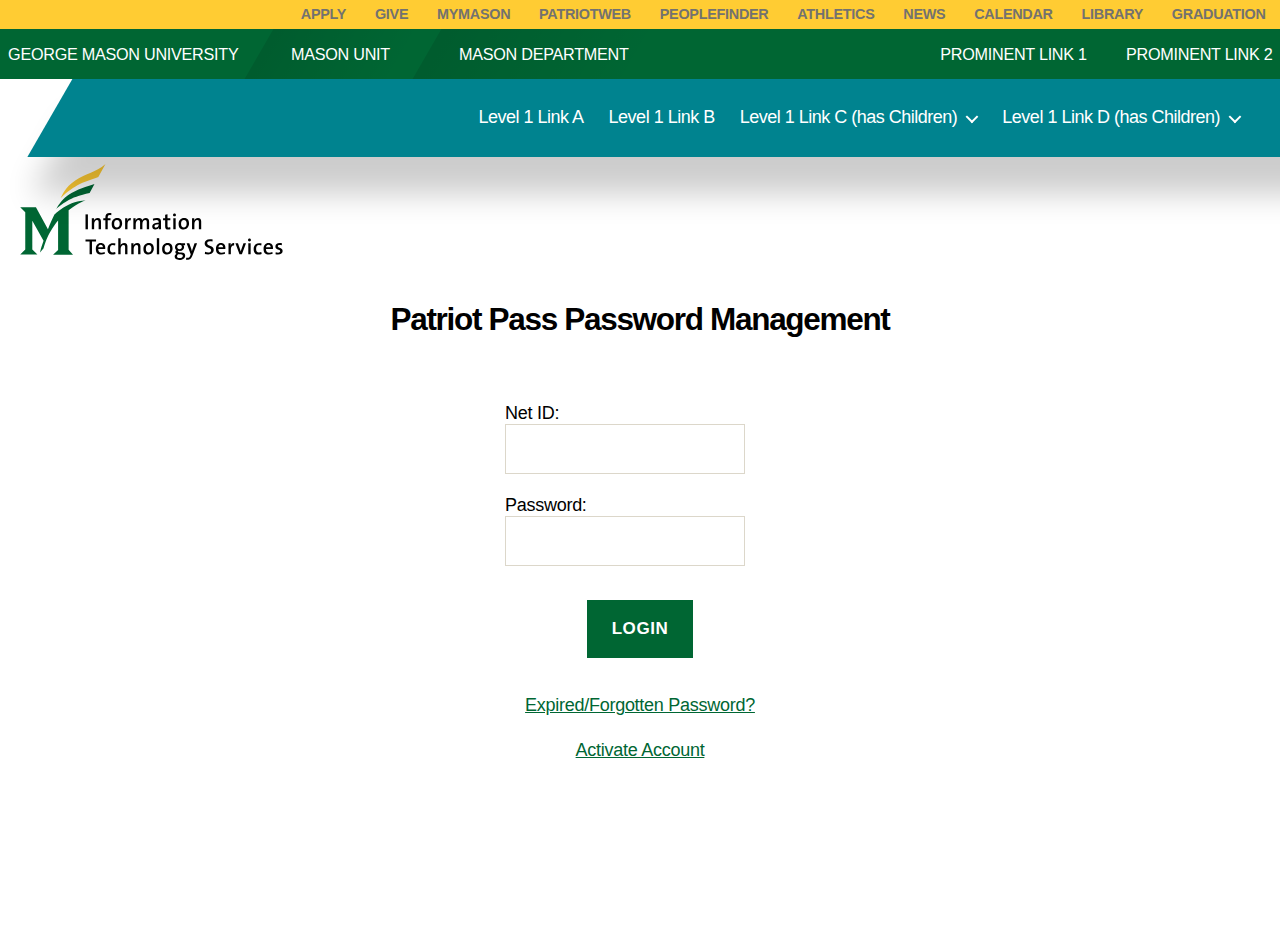
==== index.html @ bf60093b "CSS modifications; adds form fields for mock-up." ====
<!DOCTYPE html>

<html class="no-js" >

	<head>
		<meta charset="UTF-8">
		<meta name="viewport" content="width=device-width, initial-scale=1.0" >
		<title>Page Title</title>
		<meta name='robots' content='noindex,nofollow' />
		<link rel='stylesheet' href='css/style.css' media='all' />
		<link rel='stylesheet' href='css/university-menu.css' media='all' />
		<link rel='stylesheet' href='css/top-bar.css' media='all' />
		<script src='js/jquery.js'></script>
		<script src='js/jquery-migrate.js'></script>
		<script src='js/index.js' async></script>
		<script>document.documentElement.className = document.documentElement.className.replace( 'no-js', 'js' );</script>
		
		<style>

			#site-logo {
				width:300px;
			}
			@media only screen and (max-width: 1000px) {
			  #site-logo {
				margin-top:-76px;
				position:relative;
				z-index:999;
			  }
			}

			.primary-menu{
			    background-color: #00838f;
			}
			.primary-menu:before {
			    content: '';
			    position: absolute;
			    left: 50px; 
			    top: 0; 
			    bottom: 0;
			    right: calc(400px - 50vw);
			    box-shadow: 25px 37px 29px 0px rgba(0,0,0,0.2);
			    background: #00838f;
			    transform: skew(-30deg, 0deg);
			}
			#main-content {
				width:75%;
				margin:auto;
				margin-top:1em;
				padding:0;
			}
			h2.page-title {
				margin-top:1em;
				margin-bottom:2em;
				font-size:1.75em;
			}
			.centered {
				text-align:center;
			}
			.primary-menu .icon {
				color:white !important;
			}

		</style>

	</head>

	<body class="home blog enable-search-modal has-no-pagination showing-comments show-avatars footer-top-hidden">

		<div id="university-links-bar">
		    <ul id="university-links" class="menu">
		    	<li id="" class="menu-item menu-item-type-custom menu-item-object-custom"><a href="https://www2.gmu.edu/admissions-aid/apply-now">Apply</a></li>
				<li id="" class="menu-item menu-item-type-custom menu-item-object-custom"><a href="https://giving.gmu.edu/">Give</a></li>
				<li id="" class="menu-item menu-item-type-custom menu-item-object-custom"><a href="http://mymason.gmu.edu">MyMason</a></li>
				<li id="" class="menu-item menu-item-type-custom menu-item-object-custom"><a href="https://patriotweb.gmu.edu/">PatriotWeb</a></li>
				<li id="" class="menu-item menu-item-type-custom menu-item-object-custom"><a href="http://peoplefinder.gmu.edu/">PeopleFinder</a></li>
				<li id="" class="menu-item menu-item-type-custom menu-item-object-custom"><a href="http://www.gomason.com">Athletics</a></li>
				<li id="" class="menu-item menu-item-type-custom menu-item-object-custom"><a href="https://www2.gmu.edu/news">News</a></li>
				<li id="" class="menu-item menu-item-type-custom menu-item-object-custom"><a href="https://www2.gmu.edu/today-mason">Calendar</a></li>
				<li id="" class="menu-item menu-item-type-custom menu-item-object-custom"><a href="https://library.gmu.edu/">Library</a></li>
				<li id="" class="menu-item menu-item-type-custom menu-item-object-custom"><a href="https://www2.gmu.edu/graduation-0">Graduation</a></li>
			</ul>            
		</div>

		<div class="top-header">
		    <div class="container wide clearfix">
		        <div class="left-side">
		            <!-- Unit and department -->
		            <ul id="university-breadcrumbs" class="links">
		                <li id="university">
		                    <a href="https://www2.gmu.edu"><span class="fa fa-chevron-circle-left"></span> George Mason University</a></li>
		                <li id="unit">
		                    <a href="http://www2.gmu.edu">Mason Unit</a>
		                </li>
		                <li id="department">
		                    <a href="http://www2.gmu.edu">Mason Department</a>
		                </li>
		            </ul>
		        </div>
		        <div class="right-side">
		            <!-- Prominent Links -->
		            <ul id="prominent-links" class="links">
		            	<li class="menu-item menu-item-type-custom menu-item-object-custom">
		            		<a href="https://www2.gmu.edu">Prominent Link 1</a>
		            	</li>
						<li class="menu-item menu-item-type-custom menu-item-object-custom">
							<a href="https://www2.gmu.edu">Prominent Link 2</a>
						</li>
					</ul>
		        </div>
		    </div>
		</div>

		<header id="site-header" class="header-footer-group" role="banner">

			<div class="header-inner section-inner">

				<div class="header-titles-wrapper">

					<button class="toggle nav-toggle mobile-nav-toggle" data-toggle-target=".menu-modal"  data-toggle-body-class="showing-menu-modal" aria-expanded="false" data-set-focus=".close-nav-toggle">
						<span class="toggle-inner">
							<span class="toggle-icon">
								<svg class="svg-icon" aria-hidden="true" role="img" focusable="false" xmlns="http://www.w3.org/2000/svg" width="26" height="7" viewBox="0 0 26 7"><path fill-rule="evenodd" d="M332.5,45 C330.567003,45 329,43.4329966 329,41.5 C329,39.5670034 330.567003,38 332.5,38 C334.432997,38 336,39.5670034 336,41.5 C336,43.4329966 334.432997,45 332.5,45 Z M342,45 C340.067003,45 338.5,43.4329966 338.5,41.5 C338.5,39.5670034 340.067003,38 342,38 C343.932997,38 345.5,39.5670034 345.5,41.5 C345.5,43.4329966 343.932997,45 342,45 Z M351.5,45 C349.567003,45 348,43.4329966 348,41.5 C348,39.5670034 349.567003,38 351.5,38 C353.432997,38 355,39.5670034 355,41.5 C355,43.4329966 353.432997,45 351.5,45 Z" transform="translate(-329 -38)" /></svg>							</span>
							<span class="toggle-text">Menu</span>
						</span>
					</button><!-- .nav-toggle -->

				</div><!-- .header-titles-wrapper -->

				<div class="header-navigation-wrapper">

					
							<nav class="primary-menu-wrapper" aria-label="Horizontal" role="navigation">

								<ul class="primary-menu reset-list-style">

									<li id="" class="menu-item menu-item-type-post_type menu-item-object-page"><a href="#">Level 1 Link A</a></li>
									<li id="" class="menu-item menu-item-type-post_type menu-item-object-page"><a href="#">Level 1 Link B</a></li>
									<li id="" class="menu-item menu-item-type-post_type menu-item-object-page menu-item-has-children"><a href="#">Level 1 Link C (has Children)</a><span class="icon"></span>
									<ul class="sub-menu">
										<li id="" class="menu-item menu-item-type-post_type menu-item-object-page"><a href="#">Level 2 Link A</a></li>
										<li id="" class="menu-item menu-item-type-post_type menu-item-object-page"><a href="#">Level 2 Link B</a></li>
										<li id="" class="menu-item menu-item-type-post_type menu-item-object-page"><a href="#">Level 2 Link C</a></li>
										<li id="" class="menu-item menu-item-type-post_type menu-item-object-page"><a href="#">Level 2 Link D</a></li>
										<li id="" class="menu-item menu-item-type-post_type menu-item-object-page"><a href="#">Level 2 Link E</a></li>
									</ul>
									</li>
									<li id="" class="menu-item menu-item-type-post_type menu-item-object-page menu-item-has-children"><a href="#">Level 1 Link D (has Children)</a><span class="icon"></span>
										<ul class="sub-menu">
											<li id="" class="menu-item menu-item-type-post_type menu-item-object-page menu-item-has-children"><a href="#">Level 2 Link F (has Children)</a><span class="icon"></span>
												<ul class="sub-menu">
													<li id="" class="menu-item menu-item-type-post_type menu-item-object-page"><a href="#">Level 3 Link A</a></li>
													<li id="" class="menu-item menu-item-type-post_type menu-item-object-page"><a href="#">Level 3 Link B</a></li>
													<li id="" class="menu-item menu-item-type-post_type menu-item-object-page"><a href="#">Level 3 Link C</a></li>
												</ul>
											</li>
											<li id="" class="menu-item menu-item-type-post_type menu-item-object-page"><a href="#">Level 2 Link G</a></li>
											<li id="" class="menu-item menu-item-type-post_type menu-item-object-page"><a href="#">Level 2 Link H</a></li>
										</ul>
									</li>
								</ul>

							</nav><!-- .primary-menu-wrapper -->

						
				</div><!-- .header-navigation-wrapper -->

			</div><!-- .header-inner -->

		</header><!-- #site-header -->

		
<div class="menu-modal cover-modal header-footer-group" data-modal-target-string=".menu-modal">

	<div class="menu-modal-inner modal-inner">

		<div class="menu-wrapper section-inner">

			<div class="menu-top">

				<button class="toggle close-nav-toggle fill-children-current-color" data-toggle-target=".menu-modal" data-toggle-body-class="showing-menu-modal" aria-expanded="false" data-set-focus=".menu-modal">
					<span class="toggle-text">Close Menu</span>
					<svg class="svg-icon" aria-hidden="true" role="img" focusable="false" xmlns="http://www.w3.org/2000/svg" width="16" height="16" viewBox="0 0 16 16"><polygon fill="" fill-rule="evenodd" points="6.852 7.649 .399 1.195 1.445 .149 7.899 6.602 14.352 .149 15.399 1.195 8.945 7.649 15.399 14.102 14.352 15.149 7.899 8.695 1.445 15.149 .399 14.102" /></svg>				
				</button><!-- .nav-toggle -->

				
					<nav class="mobile-menu" aria-label="Mobile" role="navigation">

						<ul class="modal-menu reset-list-style">

							<li class="menu-item menu-item-type-post_type menu-item-object-page menu-item-1770"><div class="ancestor-wrapper"><a href="#">Level 1 Link A</a></div><!-- .ancestor-wrapper --></li>
							<li class="menu-item menu-item-type-post_type menu-item-object-page menu-item-1771"><div class="ancestor-wrapper"><a href="#">Level 1 Link B</a></div><!-- .ancestor-wrapper --></li>
							<li class="menu-item menu-item-type-post_type menu-item-object-page menu-item-has-children menu-item-1772"><div class="ancestor-wrapper"><a href="#">Level 1 Link C (has Children)</a><button class="toggle sub-menu-toggle fill-children-current-color" data-toggle-target=".menu-modal .menu-item-1772 > .sub-menu" data-toggle-type="slidetoggle" data-toggle-duration="250" aria-expanded="false"><span class="screen-reader-text">Show sub menu</span><svg class="svg-icon" aria-hidden="true" role="img" focusable="false" xmlns="http://www.w3.org/2000/svg" width="20" height="12" viewBox="0 0 20 12"><polygon fill="" fill-rule="evenodd" points="1319.899 365.778 1327.678 358 1329.799 360.121 1319.899 370.021 1310 360.121 1312.121 358" transform="translate(-1310 -358)" /></svg></button></div><!-- .ancestor-wrapper -->
							<ul class="sub-menu">
								<li class="menu-item menu-item-type-post_type menu-item-object-page menu-item-1801"><div class="ancestor-wrapper"><a href="#">Level 2 Link A</a></div><!-- .ancestor-wrapper --></li>
								<li class="menu-item menu-item-type-post_type menu-item-object-page menu-item-1802"><div class="ancestor-wrapper"><a href="#">Level 2 Link B</a></div><!-- .ancestor-wrapper --></li>
								<li class="menu-item menu-item-type-post_type menu-item-object-page menu-item-1773"><div class="ancestor-wrapper"><a href="#">Level 2 Link C</a></div><!-- .ancestor-wrapper --></li>
								<li class="menu-item menu-item-type-post_type menu-item-object-page menu-item-1774"><div class="ancestor-wrapper"><a href="#">Level 2 Link D</a></div><!-- .ancestor-wrapper --></li>
								<li class="menu-item menu-item-type-post_type menu-item-object-page menu-item-1775"><div class="ancestor-wrapper"><a href="#">Level 2 Link E</a></div><!-- .ancestor-wrapper --></li>
							</ul>
							</li>
							<li class="menu-item menu-item-type-post_type menu-item-object-page menu-item-has-children menu-item-1776"><div class="ancestor-wrapper"><a href="#">Level 1 Link D (has Children)</a><button class="toggle sub-menu-toggle fill-children-current-color" data-toggle-target=".menu-modal .menu-item-1776 > .sub-menu" data-toggle-type="slidetoggle" data-toggle-duration="250" aria-expanded="false"><span class="screen-reader-text">Show sub menu</span><svg class="svg-icon" aria-hidden="true" role="img" focusable="false" xmlns="http://www.w3.org/2000/svg" width="20" height="12" viewBox="0 0 20 12"><polygon fill="" fill-rule="evenodd" points="1319.899 365.778 1327.678 358 1329.799 360.121 1319.899 370.021 1310 360.121 1312.121 358" transform="translate(-1310 -358)" /></svg></button></div><!-- .ancestor-wrapper -->
							<ul class="sub-menu">
								<li class="menu-item menu-item-type-post_type menu-item-object-page menu-item-has-children menu-item-1777"><div class="ancestor-wrapper"><a href="#">Level 2 Link F (has Children)</a><button class="toggle sub-menu-toggle fill-children-current-color" data-toggle-target=".menu-modal .menu-item-1777 > .sub-menu" data-toggle-type="slidetoggle" data-toggle-duration="250" aria-expanded="false"><span class="screen-reader-text">Show sub menu</span><svg class="svg-icon" aria-hidden="true" role="img" focusable="false" xmlns="http://www.w3.org/2000/svg" width="20" height="12" viewBox="0 0 20 12"><polygon fill="" fill-rule="evenodd" points="1319.899 365.778 1327.678 358 1329.799 360.121 1319.899 370.021 1310 360.121 1312.121 358" transform="translate(-1310 -358)" /></svg></button></div><!-- .ancestor-wrapper -->
								<ul class="sub-menu">
									<li class="menu-item menu-item-type-post_type menu-item-object-page menu-item-1778"><div class="ancestor-wrapper"><a href="#">Level 3 Link A</a></div><!-- .ancestor-wrapper --></li>
									<li class="menu-item menu-item-type-post_type menu-item-object-page menu-item-1803"><div class="ancestor-wrapper"><a href="#">Level 3 Link B</a></div><!-- .ancestor-wrapper --></li>
									<li class="menu-item menu-item-type-post_type menu-item-object-page menu-item-1804"><div class="ancestor-wrapper"><a href="#">Level 3 Link C</a></div><!-- .ancestor-wrapper --></li>
								</ul>
							</li>
								<li class="menu-item menu-item-type-post_type menu-item-object-page menu-item-1805"><div class="ancestor-wrapper"><a href="#">Level 2 Link G</a></div><!-- .ancestor-wrapper --></li>
								<li class="menu-item menu-item-type-post_type menu-item-object-page menu-item-1806"><div class="ancestor-wrapper"><a href="#">Level 2 Link H</a></div><!-- .ancestor-wrapper --></li>
							</ul>
							</li>
						</ul>

					</nav>
					
			</div><!-- .menu-top -->

			<div class="menu-bottom">

				
			</div><!-- .menu-bottom -->

		</div><!-- .menu-wrapper -->

	</div><!-- .menu-modal-inner -->

</div><!-- .menu-modal -->

<img id="site-logo" src="images/its-logo.svg" />

<main id="site-content" role="main">

	<div id="main-content">
		<h2 class="page-title centered">Patriot Pass Password Management</h2>
		<form style="width:15em; margin-left:auto; margin-right:auto;">
			Net ID:<br />
			<input type="text" name="netid" style="width:15em;" /><br />
			Password:<br />
			<input type="password" name="password" style="width:15em;" />
			<input type="submit" name="submit" value="Login" style="display:block; margin-top:2em; margin-bottom:2em; margin-left:auto; margin-right:auto;" />
			<p style="text-align:center;"><a href="#">Expired/Forgotten Password?</a></p>
			<p style="text-align:center;"><a href="#">Activate Account</a></p>
		</form>
	</div>

</main><!-- #site-content -->


<footer id="site-footer" role="contentinfo" class="header-footer-group">

</footer><!-- #site-footer -->

<script type='text/javascript'>
var colomatduration = 'fast';
var colomatslideEffect = 'slideFade';
var colomatpauseInit = '';
var colomattouchstart = '';
</script>
<script src='http://devgmuwptheme.wpengine.com/wp-content/plugins/jquery-collapse-o-matic/js/collapse.js?ver=1.6.18'></script>
<script src='http://devgmuwptheme.wpengine.com/wp-includes/js/wp-embed.min.js?ver=5.3.2'></script>

	</body>
</html>
---- css/style.css ----
/*
Theme Name: Twenty Twenty Menu Only

/*--------------------------------------------------------------
>>> TABLE OF CONTENTS:
----------------------------------------------------------------

	0. 	CSS Reset
	1. 	Document Setup
	2. 	Element Base
	3. 	Helper Classes
	4. 	Site Header
	5. 	Menu Modal
	17. Media Queries

----------------------------------------------------------------------------- */


/* -------------------------------------------------------------------------- */

/*	0. CSS Reset
/* -------------------------------------------------------------------------- */


html,
body {
	border: none;
	margin: 0;
	padding: 0;
}

h1,
h2,
h3,
h4,
h5,
h6,
p,
blockquote,
address,
big,
cite,
code,
em,
font,
img,
small,
strike,
sub,
sup,
li,
ol,
ul,
fieldset,
form,
label,
legend,
button,
table,
caption,
tr,
th,
td {
	border: none;
	font-size: inherit;
	line-height: inherit;
	margin: 0;
	padding: 0;
	text-align: inherit;
}

blockquote::before,
blockquote::after {
	content: "";
}


/* -------------------------------------------------------------------------- */

/*	1. Document Setup
/* -------------------------------------------------------------------------- */


html {
	font-size: 62.5%; /* 1rem = 10px */
	scroll-behavior: smooth;
}

@media (prefers-reduced-motion: reduce) {
	html {
		scroll-behavior: auto;
	}
}

body {
	box-sizing: border-box;
	color: #000;
	font-family: -apple-system, BlinkMacSystemFont, "Helvetica Neue", Helvetica, sans-serif;
	font-size: 1.8rem;
	letter-spacing: -0.015em;
	text-align: left;
}

@supports ( font-variation-settings: normal ) {

	body {
		font-family: "Inter var", -apple-system, BlinkMacSystemFont, "Helvetica Neue", Helvetica, sans-serif;
	}
}

*,
*::before,
*::after {
	box-sizing: inherit;
	-webkit-font-smoothing: antialiased;
	word-break: break-word;
	word-wrap: break-word;
}

#site-content {
	overflow: hidden;
}


/* Clearing ---------------------------------- */

.group::after,
.entry-content::after {
	clear: both;
	content: "";
	display: block;
}


/* Base Transitions -------------------------- */

a,
path {
	transition: all 0.15s linear;
}


/* Screen Reader Text ------------------------ */

.screen-reader-text {
	border: 0;
	clip: rect(1px, 1px, 1px, 1px);
	-webkit-clip-path: inset(50%);
	clip-path: inset(50%);
	height: 1px;
	margin: -1px;
	overflow: hidden;
	padding: 0;
	position: absolute !important;
	width: 1px;
	word-wrap: normal !important;
	word-break: normal;
}

.screen-reader-text:focus {
	background-color: #f1f1f1;
	border-radius: 3px;
	box-shadow: 0 0 2px 2px rgba(0, 0, 0, 0.6);
	clip: auto !important;
	-webkit-clip-path: none;
	clip-path: none;
	color: #21759b;
	display: block;
	font-size: 14px;
	font-size: 0.875rem;
	font-weight: 700;
	height: auto;
	right: 5px;
	line-height: normal;
	padding: 15px 23px 14px;
	text-decoration: none;
	top: 5px;
	width: auto;
	z-index: 100000;
}


/* Skip Link --------------------------------- */

.skip-link {
	left: -9999rem;
	top: 2.5rem;
	z-index: 999999999;
	text-decoration: underline;
}

.skip-link:focus {
	display: block;
	left: 6px;
	top: 7px;
	font-size: 14px;
	font-weight: 600;
	text-decoration: none;
	line-height: normal;
	padding: 15px 23px 14px;
	z-index: 100000;
	right: auto;
}


/* Fonts ------------------------------------- */

/*
 * Chrome renders extra-wide &nbsp; characters for the Hoefler Text font.
 * This results in a jumping cursor when typing in both the classic editor and
 * block editor. The following font-face override fixes the issue by manually
 * inserting a custom font that includes just a Hoefler Text space replacement
 * for that character instead.
 */
@font-face {
	font-family: NonBreakingSpaceOverride;
	src: url([data-uri]) format("woff2"), url([data-uri]) format("woff");
}

/* ----------------------------------------------
Inter variable font. Usage:

@supports (font-variation-settings: normal) {
	html { font-family: 'Inter var', sans-serif; }
}
---------------------------------------------- */

@font-face {
	font-family: "Inter var";
	font-weight: 100 900; /* stylelint-disable-line font-weight-notation */
	font-style: normal;
	font-display: swap;
	src: url(./assets/fonts/inter/Inter-upright-var.woff2) format("woff2");
}

@font-face {
	font-family: "Inter var";
	font-weight: 100 900; /* stylelint-disable-line font-weight-notation */
	font-style: italic;
	font-display: swap;
	src: url(./assets/fonts/inter/Inter-italic-var.woff2) format("woff2");
}


/* Accessibility Settings -------------------- */

@media ( prefers-reduced-motion: reduce ) {

	* {
		animation-duration: 0s !important;
		transition-duration: 0s !important;
	}
}


/* -------------------------------------------------------------------------- */

/*	2. Element Base
/* ---------------------------------------------*---------------------------- */


main {
	display: block;
}

h1,
h2,
h3,
h4,
h5,
h6,
.faux-heading {
	font-feature-settings: "lnum";
	font-variant-numeric: lining-nums;
	font-weight: 700;
	letter-spacing: -0.0415625em;
	line-height: 1.25;
	margin: 3.5rem 0 2rem;
}

h1,
.heading-size-1 {
	font-size: 3.6rem;
	font-weight: 800;
	line-height: 1.138888889;
}

h2,
.heading-size-2 {
	font-size: 3.2rem;
}

h3,
.heading-size-3 {
	font-size: 2.8rem;
}

h4,
.heading-size-4 {
	font-size: 2.4rem;
}

h5,
.heading-size-5 {
	font-size: 2.1rem;
}

h6,
.heading-size-6 {
	font-size: 1.6rem;
	letter-spacing: 0.03125em;
	text-transform: uppercase;
}

p {
	line-height: 1.5;
	margin: 0 0 1em 0;
}

em,
i,
q,
dfn {
	font-style: italic;
}

em em,
em i,
i em,
i i,
cite em,
cite i {
	font-weight: bolder;
}

big {
	font-size: 1.2em;
}

small {
	font-size: 0.75em;
}

b,
strong {
	font-weight: 700;
}

ins {
	text-decoration: underline;
}

sub,
sup {
	font-size: 75%;
	line-height: 0;
	position: relative;
	vertical-align: baseline;
}

sup {
	top: -0.5em;
}

sub {
	bottom: -0.25em;
}

abbr,
acronym {
	cursor: help;
}

address {
	line-height: 1.5;
	margin: 0 0 2rem 0;
}

hr {
	border-style: solid;
	border-width: 0.1rem 0 0 0;
	border-color: #dcd7ca;
	margin: 4rem 0;
}

.entry-content hr,
hr.styled-separator {
	background: linear-gradient(to left, currentColor calc(50% - 16px), transparent calc(50% - 16px), transparent calc(50% + 16px), currentColor calc(50% + 16px));
	background-color: transparent !important;
	border: none;
	height: 0.1rem;
	overflow: visible;
	position: relative;
}

.entry-content hr:not(.has-background),
hr.styled-separator {
	color: #6d6d6d;
}

.entry-content hr::before,
.entry-content hr::after,
hr.styled-separator::before,
hr.styled-separator::after {
	background: currentColor;
	content: "";
	display: block;
	height: 1.6rem;
	position: absolute;
	top: calc(50% - 0.8rem);
	transform: rotate(22.5deg);
	width: 0.1rem;
}

.entry-content hr::before,
hr.styled-separator::before {
	left: calc(50% - 0.5rem);
}

.entry-content hr::after,
hr.styled-separator::after {
	right: calc(50% - 0.5rem);
}

a {
	color: #006633;
	text-decoration: underline;
}

a:hover,
a:focus {
	text-decoration: none;
}


/* Lists ------------------------------------- */

ul,
ol {
	margin: 0 0 3rem 3rem;
}

ul {
	list-style: disc;
}

ul ul {
	list-style: circle;
}

ul ul ul {
	list-style: square;
}

ol {
	list-style: decimal;
}

ol ol {
	list-style: lower-alpha;
}

ol ol ol {
	list-style: lower-roman;
}

li {
	line-height: 1.5;
	margin: 0 0 0 2rem;
}

li > ul,
li > ol {
	margin: 1rem 0 0 2rem;
}

.reset-list-style,
.reset-list-style ul,
.reset-list-style ol {
	list-style: none;
	margin: 0;
}

.reset-list-style li {
	margin: 0;
}

dt,
dd {
	line-height: 1.5;
}

dt {
	font-weight: 700;
}

dt + dd {
	margin-top: 0.5rem;
}

dd + dt {
	margin-top: 1.5rem;
}


/* Quotes ------------------------------------ */

blockquote {
	border-color: #cd2653;
	border-style: solid;

	/*rtl:ignore*/
	border-width: 0 0 0 0.2rem;
	color: inherit;
	font-size: 1em;
	margin: 4rem 0;

	/*rtl:ignore*/
	padding: 0.5rem 0 0.5rem 2rem;
}

cite {
	color: #6d6d6d;
	font-size: 1.4rem;
	font-style: normal;
	font-weight: 600;
	line-height: 1.25;
}

blockquote cite {
	display: block;
	margin: 2rem 0 0 0;
}

blockquote p:last-child {
	margin: 0;
}


/* Code -------------------------------------- */

code,
kbd,
pre,
samp {
	font-family: monospace;
	font-size: 0.9em;
	padding: 0.4rem 0.6rem;
}

code,
kbd,
samp {
	background: rgba(0, 0, 0, 0.075);
	border-radius: 0.2rem;
}

pre {
	border: 0.1rem solid #dcd7ca;
	line-height: 1.5;
	margin: 4rem 0;
	overflow: auto;
	padding: 3rem 2rem;
	text-align: left;
}

pre code {
	background: transparent;
	padding: 0;
}


/* Media ------------------------------------- */

figure {
	display: block;
	margin: 0;
}

iframe {
	display: block;
	max-width: 100%;
}

video {
	display: block;
}

svg,
img,
embed,
object {
	display: block;
	height: auto;
	max-width: 100%;
}

figcaption,
.wp-caption-text {
	color: #6d6d6d;
	display: block;
	font-size: 1.5rem;
	font-weight: 500;
	line-height: 1.2;
	margin-top: 1.5rem;
}

figcaption a,
.wp-caption-text a {
	color: inherit;
}

blockquote.instagram-media,
iframe.instagram-media {
	margin: auto !important;
}


/* GALLERIES */

.gallery {
	display: flex;
	flex-wrap: wrap;
	margin: 3em 0 3em -0.8em;
	width: calc(100% + 1.6em);
}

.gallery-item {
	margin: 0.8em 0;
	padding: 0 0.8em;
	width: 100%;
}

.gallery-caption {
	display: block;
	margin-top: 0.8em;
}


/* Inputs ------------------------------------ */

fieldset {
	border: 0.2rem solid #dcd7ca;
	padding: 2rem;
}

legend {
	font-size: 0.85em;
	font-weight: 700;
	padding: 0 1rem;
}

label {
	display: block;
	font-size: 1.6rem;
	font-weight: 400;
	margin: 0 0 0.5rem 0;
}

label.inline,
input[type="checkbox"] + label {
	display: inline;
	font-weight: 400;
	margin-left: 0.5rem;
}

input[type="checkbox"] {
	-webkit-appearance: none;
	-moz-appearance: none;
	position: relative;
	top: 2px;
	display: inline-block;
	margin: 0;
	width: 1.5rem;
	min-width: 1.5rem;
	height: 1.5rem;
	background: #fff;
	border-radius: 0;
	border-style: solid;
	border-width: 0.1rem;
	border-color: #dcd7ca;
	box-shadow: none;
	cursor: pointer;
}

input[type="checkbox"]:checked::before {
	/* Use the "Yes" SVG Dashicon */
	content: url("data:image/svg+xml;utf8,%3Csvg%20xmlns%3D%27http%3A%2F%2Fwww.w3.org%2F2000%2Fsvg%27%20viewBox%3D%270%200%2020%2020%27%3E%3Cpath%20d%3D%27M14.83%204.89l1.34.94-5.81%208.38H9.02L5.78%209.67l1.34-1.25%202.57%202.4z%27%20fill%3D%27%23000000%27%2F%3E%3C%2Fsvg%3E");
	position: absolute;
	display: inline-block;
	margin: -0.1875rem 0 0 -0.25rem;
	height: 1.75rem;
	width: 1.75rem;
}

input,
textarea,
button,
.button,
.faux-button,
.wp-block-button__link,
.wp-block-file__button {
	font-family: -apple-system, BlinkMacSystemFont, "Helvetica Neue", Helvetica, sans-serif;
	line-height: 1;
}

@supports ( font-variation-settings: normal ) {

	input,
	textarea,
	button,
	.button,
	.faux-button,
	.faux-button.more-link,
	.wp-block-button__link,
	.wp-block-file__button {
		font-family: "Inter var", -apple-system, BlinkMacSystemFont, "Helvetica Neue", Helvetica, sans-serif;
	}
}

input,
textarea {
	border-color: #dcd7ca;
	color: #000;
}

code,
input[type="url"],
input[type="email"],
input[type="tel"] {

	/*rtl:ignore*/
	direction: ltr;
}

input[type="text"],
input[type="password"],
input[type="email"],
input[type="url"],
input[type="date"],
input[type="month"],
input[type="time"],
input[type="datetime"],
input[type="datetime-local"],
input[type="week"],
input[type="number"],
input[type="search"],
input[type="tel"],
input[type="color"],
textarea {
	-webkit-appearance: none;
	-moz-appearance: none;
	background: #fff;
	border-radius: 0;
	border-style: solid;
	border-width: 0.1rem;
	box-shadow: none;
	display: block;
	font-size: 1.6rem;
	letter-spacing: -0.015em;
	margin: 0;
	max-width: 100%;
	padding: 1.5rem 1.8rem;
	width: 100%;
}

select {
	font-size: 1em;
}

textarea {
	height: 12rem;
	line-height: 1.5;
	width: 100%;
}

input::-webkit-input-placeholder {
	line-height: normal;
}

input:-ms-input-placeholder {
	line-height: normal;
}

input::-moz-placeholder {
	line-height: revert; /* Reset to the value from the user-agent stylesheet. */
}

input[type="search"]::-webkit-search-decoration,
input[type="search"]::-webkit-search-cancel-button,
input[type="search"]::-webkit-search-results-button,
input[type="search"]::-webkit-search-results-decoration {
	display: none;
}

button,
.button,
.faux-button,
.wp-block-button__link,
.wp-block-file .wp-block-file__button,
input[type="button"],
input[type="reset"],
input[type="submit"] {
	-webkit-appearance: none;
	-moz-appearance: none;
	background: #006633;
	border: none;
	border-radius: 0;
	color: #fff;
	cursor: pointer;
	display: inline-block;
	font-size: 1.5rem;
	font-weight: 600;
	letter-spacing: 0.0333em;
	line-height: 1.25;
	margin: 0;
	opacity: 1;
	padding: 1.1em 1.44em;
	text-align: center;
	text-decoration: none;
	text-transform: uppercase;
	transition: opacity 0.15s linear;
}

button:focus,
button:hover,
.button:focus,
.button:hover,
.faux-button:focus,
.faux-button:hover,
.wp-block-button .wp-block-button__link:focus,
.wp-block-button .wp-block-button__link:hover,
.wp-block-file .wp-block-file__button:focus,
.wp-block-file .wp-block-file__button:hover,
input[type="button"]:focus,
input[type="button"]:hover,
input[type="reset"]:focus,
input[type="reset"]:hover,
input[type="submit"]:focus,
input[type="submit"]:hover {
	text-decoration: underline;
}

input[type="text"]:focus,
input[type="email"]:focus,
input[type="url"]:focus,
input[type="password"]:focus,
input[type="number"]:focus,
input[type="tel"]:focus,
input[type="range"]:focus,
input[type="date"]:focus,
input[type="month"]:focus,
input[type="week"]:focus,
input[type="time"]:focus,
input[type="datetime"]:focus,
input[type="datetime-local"]:focus,
input[type="color"]:focus,
textarea:focus {
	border-color: currentColor;
}

input[type="search"]:focus {
	outline: thin dotted;
	outline-offset: -4px;
}

/* Tables ------------------------------------ */

table {
	border: 0.1rem solid #dcd7ca;
	border-collapse: collapse;
	border-spacing: 0;
	empty-cells: show;
	font-size: 1.6rem;
	margin: 4rem 0;
	max-width: 100%;
	overflow: hidden;
	width: 100%;
}

.alignleft > table {
	margin: 0;
}

.alignright > table {
	margin: 0;
}

th,
td {
	border: 0.1rem solid #dcd7ca;
	line-height: 1.4;
	margin: 0;
	overflow: visible;
	padding: 0.5em;
}

caption {
	background: #dcd7ca;
	font-weight: 600;
	padding: 0.5em;
	text-align: center;
}

thead {
	vertical-align: bottom;
	white-space: nowrap;
}

th {
	font-weight: 700;
}


/* -------------------------------------------------------------------------- */

/*	3. Helper Classes
/* -------------------------------------------------------------------------- */


/* Layout ------------------------------------ */

.no-margin {
	margin: 0;
}

.no-padding {
	padding: 0;
}

.screen-height {
	min-height: 100vh;
}

.admin-bar .screen-height {
	min-height: calc(100vh - 32px);
}

@media (max-width: 782px) {

	.admin-bar .screen-height {
		min-height: calc(100vh - 46px);
	}
}

.screen-width {
	position: relative;
	left: calc(50% - 50vw);
	width: 100vw;
}

/* Sections ---------------------------------- */

section {
	padding: 5rem 0;
	width: 100%;
}

.section-inner {
	margin-left: auto;
	margin-right: auto;
	max-width: 120rem;
	width: calc(100% - 4rem);
}

.section-inner.max-percentage {
	width: 100%;
}

.section-inner.thin {
	max-width: 58rem;
}

.section-inner.small {
	max-width: 80rem;
}

.section-inner.medium {
	max-width: 100rem;
}

.section-inner.no-margin {
	margin: 0;
}


/* Toggles ----------------------------------- */

.toggle {
	-moz-appearance: none;
	-webkit-appearance: none;
	color: inherit;
	cursor: pointer;
	font-family: inherit;
	position: relative;
	-webkit-touch-callout: none;
	-webkit-user-select: none;
	-khtml-user-select: none;
	-moz-user-select: none;
	-ms-user-select: none;
	text-align: inherit;
	user-select: none;
}

button.toggle {
	background: none;
	border: none;
	box-shadow: none;
	border-radius: 0;
	font-size: inherit;
	font-weight: 400;
	letter-spacing: inherit;
	padding: 0;
	text-transform: none;
}

/* Hiding and Showing ------------------------ */

.js .show-js {
	display: block !important;
}

.js .hide-js {
	display: none !important;
}

.no-js .show-no-js {
	display: block !important;
}

.no-js .hide-no-js {
	display: none !important;
}


/* Typography -------------------------------- */

.font-size-xl {
	font-size: 1.25em;
}

.font-size-xs {
	font-size: 0.8em;
}

.no-select {
	-webkit-touch-callout: none;
	-webkit-user-select: none;
	-moz-user-select: none;
	-ms-user-select: none;
	user-select: none;
}


/* Colors ------------------------------------ */

/* COLOR */

.color-accent,
.color-accent-hover:focus,
.color-accent-hover:hover {
	color: #cd2653;
}

/* BACKGROUND COLOR */

.bg-accent,
.bg-accent-hover:focus,
.bg-accent-hover:hover {
	background-color: #cd2653;
}

/* BORDER COLOR */

.border-color-accent,
.border-color-accent-hover:focus,
.border-color-accent-hover:hover {
	border-color: #cd2653;
}

/* FILL COLOR */

.fill-children-accent,
.fill-children-accent * {
	fill: #cd2653;
}

.fill-children-current-color,
.fill-children-current-color * {
	fill: currentColor;
}


/* Opacity ----------------------------------- */

.opacity-0 {
	opacity: 0;
}

.opacity-5 {
	opacity: 0.05;
}

.opacity-10 {
	opacity: 0.1;
}

.opacity-15 {
	opacity: 0.15;
}

.opacity-20 {
	opacity: 0.2;
}

.opacity-25 {
	opacity: 0.25;
}

.opacity-30 {
	opacity: 0.3;
}

.opacity-35 {
	opacity: 0.35;
}

.opacity-40 {
	opacity: 0.4;
}

.opacity-45 {
	opacity: 0.45;
}

.opacity-50 {
	opacity: 0.5;
}

.opacity-55 {
	opacity: 0.55;
}

.opacity-60 {
	opacity: 0.6;
}

.opacity-65 {
	opacity: 0.65;
}

.opacity-70 {
	opacity: 0.7;
}

.opacity-75 {
	opacity: 0.75;
}

.opacity-80 {
	opacity: 0.8;
}

.opacity-85 {
	opacity: 0.85;
}

.opacity-90 {
	opacity: 0.9;
}

.blend-mode-exclusion {
	mix-blend-mode: exclusion;
}

.blend-mode-hue {
	mix-blend-mode: hue;
}

.blend-mode-saturation {
	mix-blend-mode: saturation;
}

.blend-mode-color {
	mix-blend-mode: color;
}

.blend-mode-luminosity {
	mix-blend-mode: luminosity;
}


/* Image Classes ----------------------------- */

.bg-image {
	background-position: center;
	background-repeat: no-repeat;
	background-size: cover;
}

.bg-attachment-fixed {
	background-attachment: fixed;
}

@supports ( -webkit-overflow-scrolling: touch ) {

	.bg-attachment-fixed {
		background-attachment: scroll;
	}
}

@media ( prefers-reduced-motion: reduce ) {

	.bg-attachment-fixed {
		background-attachment: scroll;
	}
}

.wp-block-image.is-resized {
	margin-left: auto;
	margin-right: auto;
}

/* Search Form ------------------------------- */

.search-form {
	align-items: stretch;
	display: flex;
	flex-wrap: nowrap;
	margin: 0 0 -0.8rem -0.8rem;
}

.search-form .search-field,
.search-form .search-submit {
	margin: 0 0 0.8rem 0.8rem;
}

.search-form label {
	align-items: stretch;
	display: flex;
	font-size: inherit;
	margin: 0;
	width: 100%;
}

.search-form .search-field {
	width: 100%;
}

.search-form .search-submit {
	flex-shrink: 0;
}

.search-form .search-submit:focus,
.search-form .search-submit:hover {
	text-decoration: none;
}


/* Social Icons ------------------------------ */

ul.social-icons {
	display: flex;
	flex-wrap: wrap;
	margin: -0.9rem 0 0 -0.9rem;
	width: calc(100% + 0.9rem);
}

ul.social-icons li {
	margin: 0.9rem 0 0 0.9rem;
}

.social-icons a {
	align-items: center;
	background: #cd2653;
	border-radius: 50%;
	color: #fff;
	display: flex;
	height: 4.4rem;
	justify-content: center;
	padding: 0;
	text-decoration: none;
	transition: transform 0.15s ease-in-out;
	width: 4.4rem;
}

.social-icons a:focus,
.social-icons a:hover {
	transform: scale(1.1);
	text-decoration: none;
}


/* Cover Modals ------------------------------ */

.cover-modal {
	display: none;
	-ms-overflow-style: none;
	overflow: -moz-scrollbars-none;
}

.cover-modal::-webkit-scrollbar {
	display: none !important;
}

.cover-modal.show-modal {
	display: block;
	cursor: pointer;
}

.cover-modal.show-modal > * {
	cursor: default;
}


/* -------------------------------------------------------------------------- */

/*	4.	Site Header
/* -------------------------------------------------------------------------- */


#site-header {
	background: #fff;
	position: relative;
}

.header-inner {
	max-width: 168rem;
	padding: 3.15rem 0;
	z-index: 100;
}

/* Header Titles ----------------------------- */

.header-titles-wrapper {
	align-items: center;
	display: flex;
	justify-content: center;
	padding: 0 4rem;
	text-align: center;
}

body:not(.enable-search-modal) .header-titles-wrapper {
	justify-content: flex-start;
	padding-left: 0;
	text-align: left;
}

.site-title,
.site-logo,
.site-description {
	margin: 0;
}

.site-title {
	font-size: 2.1rem;
	font-weight: 600;
	line-height: 1;
}

.site-title a {
	color: inherit;
	display: block;
	text-decoration: none;
}

.site-title a:hover,
.site-title a:focus {
	text-decoration: underline;
}

.site-description {
	margin-top: 1rem;
	color: #6d6d6d;
	font-size: 1.8rem;
	font-weight: 500;
	display: none;
	letter-spacing: -0.0311em;
	transition: all 0.15s linear;
}

.site-logo a,
.site-logo img {
	display: block;
}

.header-titles .site-logo .site-logo {
	margin: 0;
}

.site-logo img {
	max-height: 6rem;
	margin: 0 auto;
	width: auto;
}

body:not(.enable-search-modal) .site-logo img {
	margin: 0;
}

/* Overlay Header ---------------------------- */

.overlay-header #site-header {
	background: transparent;
	margin: 0;
	position: absolute;
	left: 0;
	right: 0;
	top: 0;
	z-index: 2;
}

.overlay-header .header-inner {
	color: #fff;
}

.overlay-header .site-description,
.overlay-header .toggle {
	color: inherit;
}

.overlay-header .header-inner .toggle-wrapper::before {
	background-color: currentColor;
	opacity: 0.25;
}

.admin-bar.overlay-header #site-header {
	top: 32px;
}

@media (max-width: 782px) {

	.admin-bar.overlay-header #site-header {
		top: 46px;
	}
}

/* Header Navigation ------------------------- */

.header-navigation-wrapper {
	display: none;
}

/* Header Toggles ---------------------------- */

.header-toggles {
	display: none;
}

.header-inner .toggle {
	align-items: center;
	display: flex;
	overflow: visible;
	padding: 0 2rem;
}

.header-inner .toggle svg {
	display: block;
	position: relative;
	z-index: 1;
}

.header-inner .toggle path {
	fill: currentColor;
}

.toggle-inner {
	display: flex;
	justify-content: center;
	height: 2.3rem;
	position: relative;
}

.toggle-icon {
	display: block;
	overflow: hidden;
}

.toggle-inner .toggle-text {
	color: #6d6d6d;
	font-size: 1rem;
	font-weight: 600;
	position: absolute;
	top: calc(100% + 0.5rem);
	width: auto;
	white-space: nowrap;
	word-break: break-all;
}

.overlay-header .toggle-text {
	color: inherit;
}

.header-inner .toggle:focus .toggle-text,
.header-inner .toggle:hover .toggle-text {
	text-decoration: underline;
}

/* Search Toggle ----------------------------- */

.search-toggle {
	position: absolute;
	bottom: 0;
	left: 0;
	top: 0;
}

.search-toggle .toggle-icon,
.search-toggle svg {
	height: 2.5rem;
	max-width: 2.3rem;
	width: 2.3rem;
}

/* Navigation Toggle ------------------------- */

.nav-toggle {
	position: absolute;
	bottom: 0;
	right: 0;
	top: 0;
	width: 6.6rem;
}

.nav-toggle .toggle-icon,
.nav-toggle svg {
	height: 0.8rem;
	width: 2.6rem;
}

.nav-toggle .toggle-inner {
	padding-top: 0.8rem;
}

/* Primary Menu ---------------------------- */

.primary-menu-wrapper {
	display: none;
}

ul.primary-menu {
	display: flex;
	font-size: 1.8rem;
	font-weight: 500;
	letter-spacing: -0.0277em;
	flex-wrap: wrap;
	justify-content: flex-end;
	margin: -0.8rem 0 0 -1.6rem;
}

.primary-menu .icon {
	display: block;
	height: 0.7rem;
	position: absolute;
	pointer-events: none;
	transform: rotate(-45deg);
	width: 1.3rem;
}

.primary-menu .icon::before,
.primary-menu .icon::after {
	content: "";
	display: block;
	background-color: currentColor;
	position: absolute;
	bottom: calc(50% - 0.1rem);
	left: 0;
}

.primary-menu .icon::before {
	height: 0.9rem;
	width: 0.2rem;
}

.primary-menu .icon::after {
	height: 0.2rem;
	width: 0.9rem;
}

.primary-menu li {
	font-size: inherit;
	line-height: 1.25;
	position: relative;
}

.primary-menu > li {
	margin: 0.8rem 0 0 1.6rem;
}

.primary-menu > li.menu-item-has-children > a {
	padding-right: 2rem;
}

.primary-menu > li > .icon {
	right: -0.5rem;
	top: calc(50% - 0.4rem);
}

.primary-menu a {
	color: white;
	display: block;
	line-height: 1.2;
	text-decoration: none;
}

.primary-menu a:hover,
.primary-menu a:focus,
.primary-menu .current_page_ancestor {
	text-decoration: underline;
}

.primary-menu li.current-menu-item > a,
.primary-menu li.current-menu-item > .link-icon-wrapper > a {
	text-decoration: underline;
}

.primary-menu li.current-menu-item > a:hover,
.primary-menu li.current-menu-item > .link-icon-wrapper > a:hover,
.primary-menu li.current-menu-item > a:focus,
.primary-menu li.current-menu-item > .link-icon-wrapper > a:focus {
	text-decoration: none;
}

/* SUB MENU */

.primary-menu ul {
	background: #000;
	border-radius: 0.4rem;
	color: #fff;
	font-size: 1.7rem;
	opacity: 0;
	padding: 1rem 0;
	position: absolute;
	right: 9999rem;
	top: calc(100% + 2rem);
	transition: opacity 0.15s linear, transform 0.15s linear, right 0s 0.15s;
	transform: translateY(0.6rem);
	width: 20rem;
	z-index: 1;
}

.primary-menu li.menu-item-has-children:hover > ul,
.primary-menu li.menu-item-has-children:focus > ul,
.primary-menu li.menu-item-has-children.focus > ul {
	right: 0;
	opacity: 1;
	transform: translateY(0);
	transition: opacity 0.15s linear, transform 0.15s linear;
}

.primary-menu ul::before,
.primary-menu ul::after {
	content: "";
	display: block;
	position: absolute;
	bottom: 100%;
}

.primary-menu ul::before {
	height: 2rem;
	left: 0;
	right: 0;
}

.primary-menu ul::after {
	border: 0.8rem solid transparent;
	border-bottom-color: #000;
	right: 1.8rem;
}

.primary-menu ul a {
	background: transparent;
	border: none;
	color: inherit;
	display: block;
	padding: 1rem 2rem;
	transition: background-color 0.15s linear;
	width: 100%;
}

.primary-menu ul li.menu-item-has-children > a {
	padding-right: 4.5rem;
}

.primary-menu ul li.menu-item-has-children .icon {
	position: absolute;
	right: 1.5rem;
	top: calc(50% - 0.5rem);
}

/* DEEP DOWN */

.primary-menu ul ul {
	top: -1rem;
}

.primary-menu ul li.menu-item-has-children:hover > ul,
.primary-menu ul li.menu-item-has-children:focus > ul,
.primary-menu ul li.menu-item-has-children.focus > ul {
	right: calc(100% + 2rem);
}

.primary-menu ul ul::before {
	bottom: 0;
	height: auto;
	left: auto;
	right: -2rem;
	top: 0;
	width: 2rem;
}

.primary-menu ul ul::after {
	border-bottom-color: transparent;

	/*rtl:ignore*/
	border-left-color: #000;
	bottom: auto;
	right: -1.6rem;
	top: 2rem;
}

.rtl .primary-menu ul ul::after {
	transform: rotate(180deg);
}

/*
 * Enable nav submenu expansion with tapping on arrows on large-viewport
 * touch interfaces (e.g. tablets or laptops with touch screens).
 * These rules are supported by all browsers (>IE11) and when JS is disabled.
 */
@media (any-pointer: coarse) {

	.primary-menu > li.menu-item-has-children > a {
		padding-right: 0;
		margin-right: 2rem;
	}

	.primary-menu ul li.menu-item-has-children > a {
		margin-right: 4.5rem;
		padding-right: 0;
		width: unset;
	}

}

/* Repeat previous rules for IE11 (when JS enabled for polyfill). */
body.touch-enabled .primary-menu > li.menu-item-has-children > a {
	padding-right: 0;
	margin-right: 2rem;
}

body.touch-enabled .primary-menu ul li.menu-item-has-children > a {
	margin-right: 4.5rem;
	padding-right: 0;
	width: unset;
}

/* -------------------------------------------------------------------------- */

/*	5. Menu Modal
/* -------------------------------------------------------------------------- */


.menu-modal {
	background: #fff;
	display: none;
	opacity: 0;
	overflow-y: auto;
	overflow-x: hidden;
	position: fixed;
	bottom: 0;
	left: -99999rem;
	right: 99999rem;
	top: 0;
	transition: opacity 0.25s ease-in, left 0s 0.25s, right 0s 0.25s;
	z-index: 99;
}

.admin-bar .menu-modal {
	top: 32px;
}

@media (max-width: 782px) {

	.admin-bar .menu-modal {
		top: 46px;
	}
}

.menu-modal.show-modal {
	display: flex;
}

.menu-modal.active {
	left: 0;
	opacity: 1;
	right: 0;
	transition: opacity 0.25s ease-out;
}

.menu-modal-inner {
	background: #fff;
	display: flex;
	justify-content: stretch;
	overflow: auto;
	-ms-overflow-style: auto;
	width: 100%;
}

.menu-wrapper {
	display: flex;
	flex-direction: column;
	justify-content: space-between;
	position: relative;
}

button.close-nav-toggle {
	align-items: center;
	display: flex;
	font-size: 1.6rem;
	font-weight: 500;
	justify-content: flex-end;
	padding: 3.1rem 0;
	width: 100%;
}

button.close-nav-toggle svg {
	height: 1.6rem;
	width: 1.6rem;
}

button.close-nav-toggle .toggle-text {
	margin-right: 1.6rem;
}

.menu-modal .menu-top {
	flex-shrink: 0;
}


/* Main Menu --------------------------------- */

.modal-menu {
	position: relative;
	left: calc(50% - 50vw);
	width: 100vw;
}

.modal-menu li {
	border-color: #dedfdf;
	border-style: solid;
	border-width: 0.1rem 0 0 0;
	display: flex;
	flex-wrap: wrap;
	line-height: 1;
	justify-content: flex-start;
	margin: 0;
}

.modal-menu > li > a,
.modal-menu > li > .ancestor-wrapper > a {
	font-size: 2rem;
	font-weight: 700;
	letter-spacing: -0.0375em;
}

.modal-menu > li:last-child {
	border-bottom-width: 0.1rem;
}

.modal-menu .ancestor-wrapper {
	display: flex;
	justify-content: space-between;
	width: 100%;
}

.modal-menu a {
	display: block;
	padding: 2rem 2.5rem;
	text-decoration: none;
	width: 100%;
}

.modal-menu a:focus,
.modal-menu a:hover,
.modal-menu li.current-menu-item > .ancestor-wrapper > a,
.modal-menu li.current_page_ancestor > .ancestor-wrapper > a {
	text-decoration: underline;
}

button.sub-menu-toggle {
	border-left: 0.1rem solid #dedfdf;
	flex-shrink: 0;
	margin: 1rem 0;
	padding: 0 2.5rem;
}

button.sub-menu-toggle svg {
	height: 0.9rem;
	transition: transform 0.15s linear;
	width: 1.5rem;
}

button.sub-menu-toggle.active svg {
	transform: rotate(180deg);
}

.modal-menu ul {
	display: none;
	margin: 0;
	width: 100%;
}

.modal-menu ul li {
	border-left-width: 1rem;
}

.modal-menu ul li a {
	color: inherit;
	font-weight: 500;
}

/* Main menu animation ----------------------- */

.menu-wrapper .menu-item {
	position: relative;
}

.menu-wrapper .active {
	display: block;
}

.menu-wrapper.is-toggling {
	pointer-events: none;
}

.menu-wrapper.is-toggling .menu-item {
	position: absolute;
	top: 0;
	left: 0;
	margin: 0;
	width: 100%;
}

.menu-wrapper.is-toggling .menu-bottom .social-menu .menu-item {
	width: auto;
}

.menu-wrapper.is-animating .menu-item,
.menu-wrapper.is-animating .toggling-target {
	transition-duration: 250ms;
}

.menu-wrapper.is-animating .menu-item {
	transition-property: transform;
}

.menu-wrapper.is-toggling .toggling-target {
	display: block;
	position: absolute;
	top: 0;
	left: 0;
	opacity: 1;
}

.menu-wrapper.is-toggling .toggling-target.active {
	opacity: 0;
}

.menu-wrapper.is-animating.is-toggling .toggling-target {
	display: block;
	transition-property: opacity;
	opacity: 0;
}

.menu-wrapper.is-animating.is-toggling .toggling-target.active {
	opacity: 1;
}

.menu-wrapper.is-toggling .modal-menu > li:last-child li {
	border-top-color: transparent;
	border-bottom-width: 0.1rem;
}

@media (prefers-reduced-motion: reduce) {

	.menu-wrapper.is-animating .menu-item,
	.menu-wrapper.is-animating .toggling-target {
		transition-duration: 1ms !important;
	}

}


/* Expanded Menu ----------------------------- */

.expanded-menu {
	display: none;
}

.mobile-menu {
	display: block;
}


/* Menu Bottom ------------------------------- */

.menu-bottom {
	flex-shrink: 0;
	padding: 4rem 0;
}

.menu-bottom nav {
	width: 100%;
}

.menu-copyright {
	display: none;
	font-size: 1.6rem;
	font-weight: 500;
	margin: 0;
}

.menu-copyright a:focus,
.menu-copyright a:hover {
	text-decoration: underline;
}

.menu-bottom .social-menu {
	justify-content: center;
}


/* -------------------------------------------------------------------------- */

/*	17. Media Queries
/* -------------------------------------------------------------------------- */

@media ( max-width: 479px ) {

	/* Blocks -------------------------------- */

	.wp-block-pullquote.alignleft,
	.wp-block-pullquote.alignright {
		float: none;
	}

	/* Entry Content ------------------------- */

	/* LISTS */

	ul,
	ol {
		margin: 0 0 3rem 2rem;
	}

	li {
		margin: 0.5rem 0 0 1rem;
	}
}

@media ( min-width: 480px ) {

	/* Blocks -------------------------------- */

	/* BLOCK: BASE ALIGNMENT WIDTH */

	.wp-block-pullquote.alignleft,
	.wp-block-pullquote.alignright,
	.wp-block-cover-image.alignleft,
	.wp-block-cover-image.alignright,
	.wp-block-cover.alignleft,
	.wp-block-cover.alignright,
	.wp-block-embed.alignleft,
	.wp-block-embed.alignright,
	.wp-block-gallery.alignleft,
	.wp-block-gallery.alignright {
		max-width: 26rem;
	}

	/* BLOCK: TABLE WIDTH */
	.wp-block-table.alignleft,
	.wp-block-table.alignright {
		max-width: 100%;
	}

	/* Entry Content ------------------------- */

	/* ALIGNMENT CLASSES */

	.alignleft,
	.alignright {
		max-width: 26rem;
	}
}

@media ( max-width: 599px ) {

	/* Blocks -------------------------------- */

	/* BLOCK: COLUMNS */

	/* While columns are stacked */
	.wp-block-column:last-child {
		margin-bottom: 0;
	}

	.wp-block-columns + .wp-block-columns {
		margin-top: 0.2rem;
	}

	.wp-block-columns.alignwide + .wp-block-columns.alignwide {
		margin-top: -0.8rem;
	}

	.wp-block-columns.alignfull + .wp-block-columns.alignfull {
		margin-top: -1.8rem;
	}

}

@media ( min-width: 600px ) {

	/* Blocks -------------------------------- */

	/* BLOCK: COLUMNS */

	.wp-block-columns.alignwide + .wp-block-columns.alignwide,
	.wp-block-columns.alignfull + .wp-block-columns.alignfull {
		margin-top: -4rem;
	}

}

@media ( min-width: 660px ) {

	/* Blocks -------------------------------- */

	/* BLOCK: GALLERY */

	figure.wp-block-gallery.alignleft {

		/*rtl:ignore*/
		margin-left: calc(( 100vw - 58rem - 8rem ) / -2);
	}

	figure.wp-block-gallery.alignright {

		/*rtl:ignore*/
		margin-right: calc(( 100vw - 58rem - 8rem ) / -2);
	}

	/* Entry Content ------------------------- */

	/* ALIGNMENT CLASSES */

	.entry-content > .alignleft {

		/*rtl:ignore*/
		margin-left: 4rem;
	}

	.entry-content > p .alignleft,
	.entry-content > .wp-block-image .alignleft {

		/*rtl:ignore*/
		margin-left: calc(( 100vw - 58rem - 8rem ) / -2);
	}

	[class*="wp-block"]:not(.alignwide):not(.alignfull) [class*="__inner-container"] > .alignleft,
	[class*="wp-block"]:not(.alignwide):not(.alignfull) [class*="__inner-container"] > p .alignleft,
	[class*="wp-block"]:not(.alignwide):not(.alignfull) [class*="__inner-container"] > .wp-block-image .alignleft {

		/*rtl:ignore*/
		margin-left: 0;
	}

	.entry-content > .alignright {

		/*rtl:ignore*/
		margin-right: 4rem;
	}

	.entry-content > p .alignright,
	.entry-content > .wp-block-image .alignright {

		/*rtl:ignore*/
		margin-right: calc(( 100vw - 58rem - 8rem ) / -2);
	}

	[class*="wp-block"]:not(.alignwide):not(.alignfull) [class*="__inner-container"] > .alignright,
	[class*="wp-block"]:not(.alignwide):not(.alignfull) [class*="__inner-container"] > p .alignright,
	[class*="wp-block"]:not(.alignwide):not(.alignfull) [class*="__inner-container"] > .wp-block-image .alignright {

		/*rtl:ignore*/
		margin-right: 0;
	}

}

@media ( min-width: 700px ) {

	/* Element Base ------------------------- */

	ul,
	ol {
		margin-bottom: 4rem;
	}

	pre {
		padding: 3rem;
	}

	hr {
		margin: 8rem auto;
	}

	table {
		font-size: 1.8rem;
	}

	/* VANILLA GALLERIES */

	.gallery-columns-2 .gallery-item {
		max-width: 50%;
	}

	.gallery-columns-3 .gallery-item {
		max-width: 33.33%;
	}

	.gallery-columns-4 .gallery-item {
		max-width: 25%;
	}

	.gallery-columns-5 .gallery-item {
		max-width: 20%;
	}

	.gallery-columns-6 .gallery-item {
		max-width: 16.66%;
	}

	.gallery-columns-7 .gallery-item {
		max-width: 14.28%;
	}

	.gallery-columns-8 .gallery-item {
		max-width: 12.5%;
	}

	.gallery-columns-9 .gallery-item {
		max-width: 11.11%;
	}

	/* TITLES */

	h1,
	.heading-size-1,
	h2,
	.heading-size-2,
	h3,
	.heading-size-3 {
		margin: 6rem auto 3rem;
	}

	h4,
	.heading-size-4,
	h5,
	.heading-size-5,
	h6,
	.heading-size-6 {
		margin: 4.5rem auto 2.5rem;
	}

	h1,
	.heading-size-1 {
		font-size: 6.4rem;
	}

	h2,
	.heading-size-2 {
		font-size: 4.8rem;
	}

	h3,
	.heading-size-3 {
		font-size: 4rem;
	}

	h4,
	.heading-size-4 {
		font-size: 3.2rem;
	}

	h5,
	.heading-size-5 {
		font-size: 2.4rem;
	}

	h6,
	.heading-size-6 {
		font-size: 1.8rem;
	}

	/* INPUTS */

	fieldset {
		padding: 3rem;
	}

	legend {
		padding: 0 1.5rem;
	}

	button,
	.button,
	.faux-button,
	.wp-block-button__link,
	input[type="button"],
	input[type="reset"],
	input[type="submit"] {
		font-size: 1.7rem;
	}

	/* MEDIA */

	figcaption,
	.wp-caption-text {
		margin-top: 1.8rem;
	}


	/* Helper Classes ------------------------- */

	/* SECTIONS */

	section {
		padding: 8rem 0;
	}

	.section-inner {
		width: calc(100% - 8rem);
	}


	/* Site Header --------------------------- */

	.header-inner {
		padding: 3.8rem 0;
	}

	.site-title {
		font-size: 2.4rem;
		font-weight: 700;
	}

	.site-description {
		display: block;
	}

	.site-logo img {
		max-height: 9rem;
		transition: height 0.15s linear, width 0.15s linear, max-height 0.15s linear;
	}

	/* HEADER TOGGLES */

	.toggle-inner .toggle-text {
		font-size: 1.2rem;
	}

	.search-toggle {
		left: 2rem;
	}

	.nav-toggle {
		right: 2rem;
	}


	/* Menu Modal ---------------------------- */

	button.close-nav-toggle {
		font-size: 1.8rem;
		padding: 4rem 0;
	}

	button.close-nav-toggle svg {
		height: 2rem;
		width: 2rem;
	}

	button.close-nav-toggle .toggle-text {
		margin-right: 2.1rem;
	}

	.modal-menu {
		left: auto;
		width: 100%;
	}

	.modal-menu > li > a,
	.modal-menu > li > .ancestor-wrapper > a {
		font-size: 2.4rem;
		padding: 2.5rem 0;
	}

	.modal-menu ul li {
		border-left-color: transparent;
	}

	.modal-menu > li > .ancestor-wrapper > button.sub-menu-toggle {
		padding: 0 3rem;
	}

	.modal-menu > li > .ancestor-wrapper > button.sub-menu-toggle svg {
		height: 1.1rem;
		width: 1.8rem;
	}

	.menu-bottom {
		align-items: center;
		display: flex;
		justify-content: space-between;
		padding: 4.4rem 0;
	}

	.menu-copyright {
		display: block;
		flex-shrink: 0;
		margin-right: 4rem;
	}

	/* Modal Search Form ------------------------- */

	.search-modal form {
		position: relative;
		width: 100%;
	}

	.search-untoggle svg {
		height: 2.5rem;
		width: 2.5rem;
	}

	.search-modal .search-field {
		border: none;
		font-size: 3.2rem;
		height: 14rem;
	}

	.search-modal .search-field::-moz-placeholder {
		line-height: 4.375;
	}

	/* Sub Page ------------------------------ */

	/* FEATURED MEDIA */

	.featured-media figcaption {
		margin: 2rem auto 0 auto;
		width: calc(100% - 8rem);
	}

	/* Template: Cover Template -------------- */

	.cover-header-inner {
		padding: 18rem 0 8rem 0;
	}

	.to-the-content-wrapper {
		top: calc(100% + 1.8rem);
	}

	.to-the-content {
		height: 6rem;
	}

	.to-the-content svg {
		height: 2.4rem;
		width: 2.12rem;
	}

	/* Template: Full Width ------------------ */

	body.template-full-width .entry-content > *:not(.alignwide):not(.alignfull):not(.alignleft):not(.alignright):not(.is-style-wide) {
		width: calc(100% - 8rem);
	}

	body.template-full-width .alignfull:not(.has-background) > .wp-block-group__inner-container > p:not(.has-background-color) {
		padding-left: 4rem;
		padding-right: 4rem;
	}

	body.template-full-width [class*="wp-block"].alignfull [class*="__inner-container"] > .alignleft,
	body.template-full-width [class*="wp-block"].alignfull [class*="__inner-container"] > p .alignleft,
	body.template-full-width [class*="wp-block"].alignfull [class*="__inner-container"] > .wp-block-image .alignleft {

		/*rtl:ignore*/
		margin-left: 4rem;
	}

	body.template-full-width [class*="wp-block"].alignfull [class*="__inner-container"] > .alignright,
	body.template-full-width [class*="wp-block"].alignfull [class*="__inner-container"] > p .alignright,
	body.template-full-width [class*="wp-block"].alignfull [class*="__inner-container"] > .wp-block-image .alignright {

		/*rtl:ignore*/
		margin-right: 4rem;
	}

	/* Post: Archive ------------------------- */

	.archive-header {
		padding: 8rem 0;
	}

	.reduced-spacing .archive-header {
		padding-bottom: 3rem;
	}

	.archive-title {
		font-size: 3.2rem;
	}

	body:not(.singular) main > article:first-of-type {
		padding: 8rem 0 0;
	}

	h2.entry-title {
		font-size: 6.4rem;
	}

	/* SEARCH RESULTS */

	.no-search-results-form {
		padding-top: 8rem;
	}

	/* Post: Single -------------------------- */

	/* POST HEADER */

	.singular .entry-header {
		padding: 8rem 0;
	}

	.entry-categories {
		margin-bottom: 3rem;
	}

	.entry-categories-inner {
		margin: -1rem 0 0 -2rem;
	}

	.entry-categories a {
		font-size: 1.5rem;
		margin: 1rem 0 0 2rem;
	}

	.intro-text {
		font-size: 2rem;
		margin-top: 2.5rem;
	}

	.singular .intro-text {
		font-size: 2.6rem;
	}

	.post-meta-wrapper {
		margin-top: 3rem;
	}

	.post-meta {
		font-size: 1.6rem;
		margin: -1.4rem 0 0 -3rem;
	}

	.post-meta li {
		margin: 1.4rem 0 0 3rem;
		max-width: calc(100% - 3rem);
	}

	.featured-media {
		margin-top: 6rem;
	}

	.post-inner {
		padding-top: 8rem;
	}

	/* POST FOOTER */

	.post-meta-wrapper.post-meta-single-bottom {
		margin-top: 4rem;
	}

	/* AUTHOR BIO */

	.author-bio {
		margin-top: 8rem;
		min-height: 8rem;
		padding-left: 10rem;
		position: relative;
	}

	.author-bio .avatar {
		position: absolute;
		left: 0;
		top: 0;
		height: 8rem;
		width: 8rem;
	}

	/* SINGLE PAGINATION */

	.pagination-single {
		font-size: 2.4rem;
		margin-top: 8rem;
	}

	.pagination-single-inner {
		flex-direction: row;
		justify-content: space-between;
	}

	.pagination-single.only-next .pagination-single-inner {
		justify-content: flex-end;
	}

	.pagination-single hr:first-child {
		margin: 0 0 4rem 0;
	}

	.pagination-single hr:last-child {
		margin: 4rem 0 0.8rem 0;
	}

	.pagination-single a + a {
		margin: 0 0 0 4rem;
	}

	.pagination-single a .arrow {
		margin: 0 2rem 0 0;
	}

	.pagination-single .next-post {
		flex-direction: row-reverse;
		text-align: right;
	}

	.pagination-single .next-post .arrow {
		margin: 0 0 0 2rem;
	}

	/* Blocks -------------------------------- */

	/* BLOCK: SHARED MEDIA STYLES */

	.wp-block-embed figcaption,
	.wp-block-image figcaption {
		font-size: 1.6rem;
	}

	/* BLOCK: BASE MARGINS */

	.wp-block-archives:not(.alignwide):not(.alignfull),
	.wp-block-categories:not(.alignwide):not(.alignfull),
	.wp-block-code,
	.wp-block-columns:not(.alignwide):not(.alignfull),
	.wp-block-cover:not(.alignwide):not(.alignfull):not(.alignleft):not(.alignright):not(.aligncenter),
	.wp-block-embed:not(.alignwide):not(.alignfull):not(.alignleft):not(.alignright):not(.aligncenter),
	.wp-block-gallery:not(.alignwide):not(.alignfull):not(.alignleft):not(.alignright):not(.aligncenter),
	.wp-block-group:not(.has-background):not(.alignwide):not(.alignfull),
	.wp-block-image:not(.alignwide):not(.alignfull):not(.alignleft):not(.alignright):not(.aligncenter),
	.wp-block-latest-comments:not(.aligncenter):not(.alignleft):not(.alignright),
	.wp-block-latest-posts:not(.aligncenter):not(.alignleft):not(.alignright),
	.wp-block-media-text:not(.alignwide):not(.alignfull),
	.wp-block-preformatted,
	.wp-block-pullquote:not(.alignwide):not(.alignfull):not(.alignleft):not(.alignright),
	.wp-block-quote,
	.wp-block-quote.is-large,
	.wp-block-quote.is-style-large,
	.wp-block-verse,
	.wp-block-video:not(.alignwide):not(.alignfull) {
		margin-bottom: 4rem;
		margin-top: 4rem;
	}

	/* BLOCK: COLUMNS */

	.wp-block-columns.alignwide + .wp-block-columns.alignwide,
	.wp-block-columns.alignfull + .wp-block-columns.alignfull {
		margin-top: -6rem;
	}

	.entry-content .wp-block-columns h1,
	.entry-content .wp-block-columns h2,
	.entry-content .wp-block-columns h3,
	.entry-content .wp-block-columns h4,
	.entry-content .wp-block-columns h5,
	.entry-content .wp-block-columns h6 {
		margin: 3.5rem 0 2rem;
	}

	/* BLOCK: COVER */

	.wp-block-cover-image .wp-block-cover__inner-container,
	.wp-block-cover .wp-block-cover__inner-container {
		width: calc(100% - 8rem);
	}

	.wp-block-cover-image h2,
	.wp-block-cover h2 {
		font-size: 4.8rem;
	}

	/* BLOCK: GALLERY */

	figure.wp-block-gallery.alignnone,
	figure.wp-block-gallery.aligncenter {
		margin-bottom: 4rem;
		margin-top: 4rem;
	}

	figure.wp-block-gallery.alignwide,
	figure.wp-block-gallery.alignfull {
		margin-bottom: 6rem;
		margin-top: 6rem;
	}

	/* BLOCK: GROUP */

	.wp-block-group.has-background {
		padding: 4rem;
		margin-top: 0;
		margin-bottom: 0;
	}

	.alignfull:not(.has-background) > .wp-block-group__inner-container > p:not(.has-background-color) {
		padding-left: 0;
		padding-right: 0;
	}

	/* BLOCK: MEDIA AND TEXT */

	.wp-block-media-text .wp-block-media-text__content {
		padding: 4rem;
	}

	/* BLOCK: PULLQUOTE */

	.wp-block-pullquote blockquote p {
		font-size: 3.2rem;
	}

	.wp-block-pullquote cite {
		margin-top: 2rem;
	}

	.wp-block-pullquote.alignfull:not(.is-style-solid-color) {
		padding-left: 1rem;
		padding-right: 1rem;
	}

	.wp-block-pullquote.alignwide::before,
	.wp-block-pullquote.alignfull::before {
		font-size: 11.272727272rem;
		height: 8rem;
		margin-bottom: 2rem;
		width: 8rem;
	}

	.wp-block-pullquote.alignwide blockquote p,
	.wp-block-pullquote.alignfull blockquote p {
		font-size: 4.8rem;
		line-height: 1.203125;
	}

	.wp-block-pullquote.alignleft p,
	.wp-block-pullquote.alignright p,
	.wp-block-pullquote.alignleft.is-style-solid-color blockquote p,
	.wp-block-pullquote.alignright.is-style-solid-color blockquote p {
		font-size: 3.2rem;
		line-height: 1.1875;
	}

	.wp-block-pullquote.is-style-solid-color.alignwide,
	.wp-block-pullquote.is-style-solid-color.alignfull {
		padding: 6rem 4rem 4rem;
	}

	.wp-block-pullquote.alignleft.is-style-solid-color blockquote p,
	.wp-block-pullquote.alignright.is-style-solid-color blockquote p {
		font-size: 2.6rem;
	}

	/* BLOCK: QUOTE */

	.wp-block-quote.is-large p,
	.wp-block-quote.is-style-large p {
		font-size: 2.8rem;
	}

	/* BLOCK: SEPARATOR */

	hr.wp-block-separator {
		margin: 6rem auto;
	}

	.wp-block-separator.is-style-wide {
		max-width: calc(100vw - 8rem);
	}

	/* Entry Content ------------------------- */

	.entry-content {
		font-size: 2.1rem;
	}

	.entry-content p,
	.entry-content li {
		line-height: 1.476;
	}

	.entry-content h1,
	.entry-content h2,
	.entry-content h3 {
		margin: 6rem auto 3rem;
	}

	.entry-content h4,
	.entry-content h5,
	.entry-content h6 {
		margin: 4.5rem auto 2.5rem;
	}

	.alignnone,
	.aligncenter {
		margin-bottom: 4rem;
		margin-top: 4rem;
	}

	.alignleft {

		/*rtl:ignore*/
		margin: 0.3rem 2rem 2rem 0;
	}

	.alignright {

		/*rtl:ignore*/
		margin: 0.3rem 0 2rem 2rem;
	}

	.entry-content > .alignwide:not(.wp-block-group.has-background),
	.entry-content > .alignfull:not(.wp-block-group.has-background) {
		margin-bottom: 6rem;
		margin-top: 6rem;
	}

	.entry-content > .alignwide {
		max-width: calc(100vw - 8rem);
		width: calc(100vw - 8rem);
	}

	[class*="wp-block"].alignfull:not(.has-background) [class*="__inner-container"] > .alignleft,
	[class*="wp-block"].alignfull:not(.has-background) [class*="__inner-container"] > p .alignleft,
	[class*="wp-block"].alignfull:not(.has-background) [class*="__inner-container"] > .wp-block-image .alignleft {

		/*rtl:ignore*/
		margin-left: 4rem;
	}

	[class*="wp-block"].alignfull:not(.has-background) [class*="__inner-container"] > .alignright,
	[class*="wp-block"].alignfull:not(.has-background) [class*="__inner-container"] > p .alignright,
	[class*="wp-block"].alignfull:not(.has-background) [class*="__inner-container"] > .wp-block-image .alignright {

		/*rtl:ignore*/
		margin-right: 4rem;
	}

	/* ENTRY MEDIA */

	.alignfull > figcaption,
	.alignfull > .wp-caption-text {
		width: calc(100% - 8rem);
	}

	/* Comments ------------------------------ */

	.comments-wrapper {
		margin-top: 8rem;
	}

	.comment-reply-title {
		margin-bottom: 4.6rem;
	}

	.comment-respond p.comment-notes,
	.comment-respond p.logged-in-as {
		font-size: 1.8rem;
		letter-spacing: -0.025em;
		margin: -2.5rem 0 4.4rem 0;
	}

	.comments .comment,
	.comments .pingback,
	.comments .trackback,
	.comments .review {
		padding-top: 5rem;
	}

	div.comment:first-of-type {
		margin-top: 5rem;
	}

	.comment-meta {
		margin-bottom: 2rem;
		min-height: 6rem;
		padding: 0.3rem 0 0 7.5rem;
	}

	.comment-meta .avatar {
		display: block;
		height: 6rem;
		position: absolute;
		left: 0;
		top: 0;
		width: 6rem;
	}

	.comment-author {
		font-size: 2.4rem;
	}

	.comment-metadata {
		font-size: 1.6rem;
		margin-top: 0.8rem;
	}

	.comment-footer-meta {
		margin-top: 2.5rem;
	}

	.comments-pagination {
		margin-top: 8rem;
	}

	/* PINGBACKS & TRACKBACKS */

	.pingback .comment-body {
		padding: 0;
	}

	/* COMMENT RESPOND */

	.comment-respond p {
		margin-bottom: 2.5rem;
	}

	.comment-form p.logged-in-as {
		margin: -2.5rem 0 4.4rem 0;
	}

	.comment-respond .comment-form-author,
	.comment-respond .comment-form-email {
		float: left;
		width: calc(50% - 1rem);
	}

	.comment-respond .comment-form-email {
		margin-left: 2rem;
	}

	.comments .comment-respond {
		padding: 5rem 0 0;
	}

	.comment-reply-title small {
		display: inline;
		margin: 0 0 0 0.5rem;
	}

	/* Site Pagination ----------------------- */

	.pagination-separator {
		margin: 8rem 0;
	}

	/* Display the full text for Newer and Older Posts. */

	.nav-short {
		display: inline;
	}

	.pagination .nav-links {
		font-size: 2.4rem;
		font-weight: 700;
		margin: -2.5rem 0 0 -4rem;
	}

	.nav-links > * {
		margin: 2.5rem 0 0 4rem;
	}


	/* Error 404 ----------------------------- */

	.error404 #site-content {
		padding-top: 8rem;
	}

	/* Widgets ------------------------------- */

	.widget .widget-title {
		margin-bottom: 3rem;
	}

	/* Site Footer --------------------------- */

	.footer-top-visible .footer-nav-widgets-wrapper,
	.footer-top-hidden #site-footer {
		margin-top: 8rem;
	}

	/* FOOTER TOP */

	.footer-top {
		padding: 3.7rem 0;
	}

	.footer-menu {
		font-size: 2.4rem;
		margin: -0.8rem 0 0 -1.6rem;
	}

	.footer-menu li {
		margin: 0.8rem 0 0 1.6rem;
	}

	.has-footer-menu .footer-social-wrapper {
		flex: 1;
		margin-left: 4rem;
		width: auto;
	}

	/* FOOTER WIDGETS */

	.footer-widgets-outer-wrapper {
		padding: 8rem 0;
	}

	.footer-widgets-wrapper {
		display: flex;
		justify-content: space-between;
		margin-left: -4rem;
		width: calc(100% + 4rem);
	}

	.footer-widgets {
		margin-left: 4rem;
		width: 50%;
	}

	.footer-widgets + .footer-widgets {
		margin-top: 0;
	}

	.footer-widgets .widget {
		border-top: none;
		margin-top: 5rem;
		padding-top: 0;
	}

	.footer-widgets .widget:first-child {
		margin-top: 0;
	}

	/* FOOTER BOTTOM */

	#site-footer {
		font-size: 1.8rem;
		padding: 4.3rem 0;
	}

	.footer-credits {
		display: flex;
	}

	.footer-copyright {
		font-weight: 700;
	}

	.powered-by-wordpress {
		display: block;
	}

	.to-the-top-long {
		display: inline;
	}

	.to-the-top-short {
		display: none;
	}

}

@media (min-width: 782px) {

	/* Blocks -------------------------------- */

	/* BLOCK: COLUMNS */

	.wp-block-column {
		margin-bottom: 0;
	}

	.wp-block-columns.alignwide + .wp-block-columns.alignwide,
	.wp-block-columns.alignfull + .wp-block-columns.alignfull {
		margin-top: -2.8rem;
	}
}

@media ( min-width: 1000px ) {


	/* Document Setup ------------------------ */

	/* Helper Classes ------------------------ */

	/* Site Header --------------------------- */

	#site-header {
		z-index: 1;
	}

	.header-inner {
		align-items: center;
		display: flex;
		justify-content: space-between;
		padding: 2.8rem 0;
	}

	.header-titles-wrapper {
		margin-right: 4rem;
		max-width: 50%;
		padding: 0;
		text-align: left;
	}

	.header-titles {
		align-items: baseline;
		display: flex;
		flex-wrap: wrap;
		justify-content: flex-start;
		margin: -1rem 0 0 -2.4rem;
	}

	.header-titles .site-title,
	.header-titles .site-logo,
	.header-titles .site-description {
		margin: 1rem 0 0 2.4rem;
	}

	.wp-custom-logo .header-titles {
		align-items: center;
	}

	/* HEADER NAVIGATION */

	.header-navigation-wrapper {
		align-items: center;
		display: flex;
	}

	.primary-menu-wrapper {
		display: block;
		width: 100%;
	}

	/* HEADER TOGGLES */

	.mobile-search-toggle,
	.mobile-nav-toggle {
		display: none !important;
	}

	.primary-menu-wrapper + .header-toggles {
		margin-left: 3rem;
	}

	.header-toggles {
		display: flex;
		flex-shrink: 0;
		margin-right: -3rem;
	}

	.header-inner .toggle {
		height: 4.4rem;
		padding: 0 3rem;
		position: relative;
		bottom: auto;
		left: auto;
		right: auto;
		top: auto;
		width: auto;
	}

	.header-inner .toggle-wrapper {
		position: relative;
	}

	.header-inner .toggle-wrapper::before {
		background: #dedfdf;
		content: "";
		display: block;
		height: 2.7rem;
		position: absolute;
		left: 0;
		top: calc(50% - 1.35rem);
		width: 0.1rem;
	}

	.header-inner .toggle-wrapper:first-child::before {
		content: none;
	}

	.header-inner .primary-menu-wrapper + .header-toggles .toggle-wrapper:first-child::before {
		content: "";
	}

	.nav-toggle-wrapper:not(.has-expanded-menu) {
		display: none;
	}

	.toggle-inner {
		position: static;
	}

	.toggle-inner .toggle-text {
		left: 0;
		right: 0;
		text-align: center;
		top: calc(100% - 0.3rem);
		width: auto;
	}

	.header-toggles:only-child .nav-toggle .toggle-inner {
		padding-top: 0;
	}

	.header-toggles:only-child .toggle-inner {
		display: flex;
		flex-wrap: nowrap;
		align-items: center;
	}

	.header-toggles:only-child .toggle-inner .svg-icon {
		order: 1;
	}

	.header-toggles:only-child .toggle-inner .toggle-text {
		position: static;
		padding-right: 20px;
		font-size: 15px;
		color: inherit;
	}

	/* Menu Modal ---------------------------- */

	.menu-modal {
		opacity: 1;
		justify-content: flex-end;
		padding: 0;
		transition: background-color 0.3s ease-in, left 0s 0.3s, right 0s 0.3s;
	}

	.menu-modal.cover-modal {
		background: rgba(0, 0, 0, 0);
	}

	.menu-modal.active {
		background: rgba(0, 0, 0, 0.2);
		transition: background-color 0.3s ease-out;
	}

	.menu-wrapper.section-inner {
		width: calc(100% - 8rem);
	}

	.menu-modal-inner {
		box-shadow: 0 0 2rem 0 rgba(0, 0, 0, 0.1);
		opacity: 0;
		padding: 0;
		transform: translateX(20rem);
		transition: transform 0.2s ease-in, opacity 0.2s ease-in;
		width: 50rem;
	}

	.menu-modal.active .menu-modal-inner {
		opacity: 1;
		transform: translateX(0);
		transition-timing-function: ease-out;
	}

	.mobile-menu {
		display: none;
	}

	.expanded-menu {
		display: block;
	}

	.menu-bottom {
		padding: 6rem 0;
	}

	.menu-bottom .social-menu {
		justify-content: flex-start;
	}

	/* Sub Page ------------------------------ */

	/* FEATURED MEDIA */

	.featured-media figcaption {
		width: 100%;
	}

	/* Template: Full Width ------------------ */

	.template-full-width .wp-block-image .alignleft {

		/*rtl:ignore*/
		margin-right: 2rem;
	}

	.template-full-width .wp-block-image .alignright {

		/*rtl:ignore*/
		margin-left: 2rem;
	}

	/* Post: Archive ------------------------- */

	/* Post: Single -------------------------- */

	.singular .intro-text {
		font-size: 2.8rem;
	}

	/* Blocks -------------------------------- */

	/* BLOCK: COLUMNS */

	.wp-block-columns.alignwide + .wp-block-columns.alignwide,
	.wp-block-columns.alignfull + .wp-block-columns.alignfull {
		margin-top: -4.8rem;
	}

	/* BLOCK: GALLERY */

	figure.wp-block-gallery.alignwide,
	figure.wp-block-gallery.alignfull {
		margin-bottom: 8rem;
		margin-top: 8rem;
	}

	/* BLOCK: GROUP */

	.entry-content > .wp-block-group.alignwide.has-background,
	.entry-content > .wp-block-group.alignfull.has-background {
		padding: 8rem 4rem;
		margin-bottom: 0;
		margin-top: 0;
	}

	/* BLOCK: IMAGE */

	.wp-block-image .alignleft {

		/*rtl:ignore*/
		margin-right: 0;
	}

	.wp-block-image .alignright {

		/*rtl:ignore*/
		margin-left: 0;
	}

	/* BLOCK: SEPARATOR */

	hr.wp-block-separator {
		margin: 8rem auto;
	}

	/* Entry Content ------------------------- */

	/* ALIGNMENT CLASSES */

	.entry-content > .alignleft,
	.entry-content > p .alignleft,
	.entry-content > .wp-block-image .alignleft {
		position: absolute;

		/*rtl:ignore*/
		right: calc((100vw - 58rem) / 2 + 58rem + 2rem);
		max-width: calc((100% - 58rem) / 2 - 6rem);
	}

	[class*="wp-block"]:not(.alignwide):not(.alignfull) [class*="__inner-container"] > .alignleft,
	[class*="wp-block"]:not(.alignwide):not(.alignfull) [class*="__inner-container"] > p .alignleft,
	[class*="wp-block"]:not(.alignwide):not(.alignfull) [class*="__inner-container"] > .wp-block-image .alignleft {
		position: relative;

		/*rtl:ignore*/
		right: inherit;
		max-width: inherit;
	}

	[class*="wp-block"].alignwide [class*="__inner-container"] > .alignleft,
	[class*="wp-block"].alignwide [class*="__inner-container"] > p .alignleft,
	[class*="wp-block"].alignwide [class*="__inner-container"] > .wp-block-image .alignleft,
	[class*="wp-block"].alignfull [class*="__inner-container"] > .alignleft,
	[class*="wp-block"].alignfull [class*="__inner-container"] > p .alignleft,
	[class*="wp-block"].alignfull [class*="__inner-container"] > .wp-block-image .alignleft {
		position: absolute;

		/*rtl:ignore*/
		right: calc((100% - 58rem) / 2 + 58rem + 4rem);
		max-width: calc((100% - 58rem) / 2 - 4rem);
	}

	[class*="wp-block"].alignwide.has-background [class*="__inner-container"] > .alignleft,
	[class*="wp-block"].alignwide.has-background [class*="__inner-container"] > p .alignleft,
	[class*="wp-block"].alignwide.has-background [class*="__inner-container"] > .wp-block-image .alignleft {

		/*rtl:ignore*/
		right: calc((100% - 58rem) / 2 + 58rem);
	}

	[class*="wp-block"].alignfull [class*="__inner-container"] > .alignleft,
	[class*="wp-block"].alignfull [class*="__inner-container"] > p .alignleft,
	[class*="wp-block"].alignfull [class*="__inner-container"] > .wp-block-image .alignleft {

		/*rtl:ignore*/
		margin-left: 4rem;
	}

	.entry-content > .alignright,
	.entry-content > p .alignright,
	.entry-content > .wp-block-image .alignright,
	[class*="__inner-container"] > .alignright {
		position: absolute;

		/*rtl:ignore*/
		left: calc((100vw - 58rem) / 2 + 58rem + 2rem);
		max-width: calc((100% - 58rem) / 2 - 6rem);
	}

	[class*="wp-block"]:not(.alignwide):not(.alignfull) [class*="__inner-container"] > .alignright,
	[class*="wp-block"]:not(.alignwide):not(.alignfull) [class*="__inner-container"] > p .alignright,
	[class*="wp-block"]:not(.alignwide):not(.alignfull) [class*="__inner-container"] > .wp-block-image .alignright {
		position: relative;

		/*rtl:ignore*/
		left: inherit;
		max-width: inherit;
	}

	[class*="wp-block"].alignwide [class*="__inner-container"] > .alignright,
	[class*="wp-block"].alignwide [class*="__inner-container"] > p .alignright,
	[class*="wp-block"].alignwide [class*="__inner-container"] > .wp-block-image .alignright,
	[class*="wp-block"].alignfull [class*="__inner-container"] > .alignright,
	[class*="wp-block"].alignfull [class*="__inner-container"] > p .alignright,
	[class*="wp-block"].alignfull [class*="__inner-container"] > .wp-block-image .alignright {
		position: absolute;

		/*rtl:ignore*/
		left: calc((100% - 58rem) / 2 + 58rem + 4rem);
		max-width: calc((100% - 58rem) / 2 - 4rem);
	}

	[class*="wp-block"].alignwide.has-background [class*="__inner-container"] > .alignright,
	[class*="wp-block"].alignwide.has-background [class*="__inner-container"] > p .alignright,
	[class*="wp-block"].alignwide.has-background [class*="__inner-container"] > .wp-block-image .alignright {

		/*rtl:ignore*/
		left: calc((100% - 58rem) / 2 + 58rem + 4rem);
	}

	[class*="wp-block"].alignfull [class*="__inner-container"] > .alignright,
	[class*="wp-block"].alignfull [class*="__inner-container"] > p .alignright,
	[class*="wp-block"].alignfull [class*="__inner-container"] > .wp-block-image .alignright {

		/*rtl:ignore*/
		margin-right: 4rem;
	}

	.entry-content > .alignwide:not(.wp-block-group.has-background),
	.entry-content > .alignfull:not(.wp-block-group.has-background) {
		margin-bottom: 8rem;
		margin-top: 8rem;
	}

	/* ENTRY MEDIA */

	.alignfull > figcaption,
	.alignfull > .wp-caption-text {
		width: calc(100% - 10rem);
	}

	/* Comments ------------------------------ */

	.comment-meta {
		padding-left: 0;
	}

	.comment-meta .avatar {
		left: -8rem;
	}

	/* Site Pagination ----------------------- */

	.pagination .nav-links {
		justify-content: space-between;
		margin: 0;
		width: 100%;
	}

	.nav-links > * {
		margin: 0 2rem;
	}

	.pagination .next,
	.pagination .prev {
		display: block;
	}

	.pagination .prev {
		margin: 0 auto 0 0;
	}

	.pagination .next {
		text-align: right;
		margin: 0 0 0 auto;
	}

	/* Site Footer --------------------------- */

	/* FOOTER TOP */

	.footer-top {
		align-items: center;
	}

	.footer-menu {
		align-items: baseline;
		display: flex;
		justify-content: flex-start;
		flex-wrap: wrap;
		font-size: 2.1rem;
		margin: -1.2rem 0 0 -2.4rem;
	}

	.footer-menu li {
		margin: 1.2rem 0 0 2.4rem;
	}
}


@media ( min-width: 1220px ) {

	/* Element Base -------------------------- */

	/* TITLES */

	h1,
	.heading-size-1 {
		font-size: 8.4rem;
	}

	/* Helper Classes ------------------------ */

	/* Site Header --------------------------- */

	/* PRIMARY MENU */

	ul.primary-menu {
		margin: -0.8rem 0 0 -2.5rem;
	}

	.primary-menu > li {
		margin: 0.8rem 0 0 2.5rem;
	}

	/* HEADER TOGGLES */

	.primary-menu-wrapper + .header-toggles {
		margin-left: 4rem;
	}

	.header-toggles {
		margin-right: -4rem;
	}

	.header-toggles .toggle {
		padding: 0 4rem;
	}

	/* Menu Modal ---------------------------- */

	/* Search Modal -------------------------- */

	/* Sub Page ------------------------------ */

	/* Template: Cover Template -------------- */

	.cover-header + .post-inner {
		padding-top: 10rem;
	}

	/* Post: Archive ------------------------- */

	/* Post: Single -------------------------- */

	.singular .intro-text {
		font-size: 3.2rem;
		letter-spacing: -0.03125em;
		line-height: 1.375;
	}

	/* Blocks -------------------------------- */

	/* BLOCK: COLUMNS */

	.wp-block-columns.alignfull + .wp-block-columns.alignfull {
		margin-top: -6rem;
	}

	/* BLOCK: GALLERY */

	figure.wp-block-gallery.alignfull {
		margin-bottom: 10rem;
		margin-top: 10rem;
	}

	/* BLOCK: GROUP */

	.entry-content > .wp-block-group.alignwide.has-background,
	.entry-content > .wp-block-group.alignfull.has-background {
		padding: 8rem 6rem;
		margin-bottom: 0;
		margin-top: 0;
	}

	/* BLOCK: PULLQUOTE */

	.wp-block-pullquote.alignwide blockquote p,
	.wp-block-pullquote.alignfull blockquote p {
		font-size: 6.4rem;
	}

	.wp-block-pullquote.is-style-solid-color.alignwide,
	.wp-block-pullquote.is-style-solid-color.alignfull {
		padding: 9rem 4rem 8rem;
	}

	/* Entry Content ------------------------- */

	/* ALIGNMENT CLASSES */

	.entry-content > .alignfull {
		margin-bottom: 10rem;
		margin-top: 10rem;
	}

	[class*="wp-block"].alignwide.has-background [class*="__inner-container"] > .alignleft,
	[class*="wp-block"].alignwide.has-background [class*="__inner-container"] > p .alignleft,
	[class*="wp-block"].alignwide.has-background [class*="__inner-container"] > .wp-block-image .alignleft {

		/*rtl:ignore*/
		right: calc((100% - 58rem) / 2 + 58rem - 2rem);
	}

	[class*="wp-block"].alignwide.has-background [class*="__inner-container"] > .alignright,
	[class*="wp-block"].alignwide.has-background [class*="__inner-container"] > p .alignright,
	[class*="wp-block"].alignwide.has-background [class*="__inner-container"] > .wp-block-image .alignright {

		/*rtl:ignore*/
		left: calc((100% - 58rem) / 2 + 58rem + 6rem);
	}

	/* Comments ------------------------------ */

	.comment-reply-title {
		font-size: 5.6rem;
		line-height: 1.2;
		margin-bottom: 6rem;
	}

	.comment-respond p.comment-notes,
	.comment-respond p.logged-in-as {
		margin: -4rem 0 6rem 0;
	}

	.comments .comment-respond .comment-reply-title {
		font-size: 4.8rem;
	}

	.comments .comment-respond p.comment-notes,
	.comments .comment-respond p.logged-in-as {
		margin: -4.5rem 0 4rem 0;
	}

	/* Site Pagination ----------------------- */

	/* Widgets ------------------------------- */

	.widget-content {
		font-size: 2.1rem;
	}

	/* Site Footer --------------------------- */

	.footer-menu {
		font-size: 2.4rem;
		margin: -1.5rem 0 0 -3rem;
	}

	.footer-menu li {
		margin: 1.5rem 0 0 3rem;
	}

	ul.footer-social {
		margin: -1rem 0 0 -1rem;
	}

	ul.footer-social li {
		margin: 1rem 0 0 1rem;
	}

	.footer-social a {
		height: 4.4rem;
		width: 4.4rem;
	}

	.footer-social a::before {
		font-size: 2rem;
	}

	/* FOOTER WIDGETS */

	.footer-widgets-wrapper {
		margin-left: -6rem;
		width: calc(100% + 6rem);
	}

	.footer-widgets {
		margin-left: 6rem;
	}

}

@media ( min-width: 1240px ) {


	/* Blocks -------------------------------- */

	body.template-full-width .entry-content > .alignleft {

		/*rtl:ignore*/
		margin-left: calc(( 100vw - 120rem ) / 2);
	}

	body.template-full-width .entry-content > .alignright {

		/*rtl:ignore*/
		margin-right: calc(( 100vw - 120rem ) / 2);
	}

}

@media ( min-width: 1280px ) {

	/* Blocks -------------------------------- */

	/* BLOCK: GALLERY */

	figure.wp-block-gallery.alignleft {

		/*rtl:ignore*/
		margin-left: -31rem;
	}

	figure.wp-block-gallery.alignright {

		/*rtl:ignore*/
		margin-right: -31rem;
	}

	/* BLOCK: SEPARATOR */

	.wp-block-separator.is-style-wide {
		max-width: 120rem;
		width: 120rem;
	}

	/* Entry Content ------------------------- */

	/* ALIGNMENT CLASSES */

	.entry-content > .alignleft,
	.entry-content > p .alignleft,
	.entry-content > .wp-block-image .alignleft {

		/*rtl:ignore*/
		right: calc((100vw - 58rem) / 2 + 58rem + 4rem);

		/*rtl:ignore*/
		margin-left: -31rem;
	}

	.entry-content > .alignright,
	.entry-content > p .alignright,
	.entry-content > .wp-block-image .alignright {

		/*rtl:ignore*/
		left: calc((100vw - 58rem) / 2 + 58rem + 4rem);

		/*rtl:ignore*/
		margin-right: -31rem;
	}

	.entry-content > .alignwide {
		max-width: 120rem;
		width: 120rem;
	}

	[class*="__inner-container"] > .alignwide {
		max-width: 120rem;
		width: 100%;
	}

	.alignleft,
	.alignright,
	.entry-content > .alignleft,
	.entry-content > p .alignleft,
	.entry-content > .wp-block-image .alignleft,
	.entry-content > .alignright,
	.entry-content > p .alignright,
	.entry-content > .wp-block-image .alignright,
	[class*="wp-block"].alignwide:not(.has-background) [class*="__inner-container"] > .alignleft,
	[class*="wp-block"].alignwide:not(.has-background) [class*="__inner-container"] > p .alignleft,
	[class*="wp-block"].alignwide:not(.has-background) [class*="__inner-container"] > .wp-block-image .alignleft,
	[class*="wp-block"].alignfull [class*="__inner-container"] > .alignleft,
	[class*="wp-block"].alignfull [class*="__inner-container"] > p .alignleft,
	[class*="wp-block"].alignfull [class*="__inner-container"] > .wp-block-image .alignleft,
	[class*="wp-block"].alignwide:not(.has-background) [class*="__inner-container"] > .alignright,
	[class*="wp-block"].alignwide:not(.has-background) [class*="__inner-container"] > p .alignright,
	[class*="wp-block"].alignwide:not(.has-background) [class*="__inner-container"] > .wp-block-image .alignright,
	[class*="wp-block"].alignfull [class*="__inner-container"] > .alignright,
	[class*="wp-block"].alignfull [class*="__inner-container"] > p .alignright,
	[class*="wp-block"].alignfull [class*="__inner-container"] > .wp-block-image .alignright {
		max-width: 25rem;
	}

	/* Template: Full Width ------------------ */

	body.template-full-width .alignfull:not(.has-background) > .wp-block-group__inner-container > p:not(.has-background-color) {
		padding-left: 0;
		padding-right: 0;
	}

	body.template-full-width [class*="wp-block"].alignfull [class*="__inner-container"] > .wp-block-image .alignleft {

		/*rtl:ignore*/
		margin-left: 0;
	}

	body.template-full-width [class*="wp-block"].alignfull [class*="__inner-container"] > .wp-block-image .alignright {

		/*rtl:ignore*/
		margin-right: 0;
	}

}

@media ( min-width: 1330px ) {


	/* Entry Content ------------------------- */

	/* ALIGNMENT CLASSES */

	.alignleft,
	.alignright,
	.entry-content > .alignleft,
	.entry-content > p .alignleft,
	.entry-content > .wp-block-image .alignleft,
	.entry-content > .alignright,
	.entry-content > p .alignright,
	.entry-content > .wp-block-image .alignright,
	[class*="wp-block"].alignwide:not(.has-background) [class*="__inner-container"] > .alignleft,
	[class*="wp-block"].alignwide:not(.has-background) [class*="__inner-container"] > p .alignleft,
	[class*="wp-block"].alignwide:not(.has-background) [class*="__inner-container"] > .wp-block-image .alignleft,
	[class*="wp-block"].alignfull [class*="__inner-container"] > .alignleft,
	[class*="wp-block"].alignfull [class*="__inner-container"] > p .alignleft,
	[class*="wp-block"].alignfull [class*="__inner-container"] > .wp-block-image .alignleft,
	[class*="wp-block"].alignwide:not(.has-background) [class*="__inner-container"] > .alignright,
	[class*="wp-block"].alignwide:not(.has-background) [class*="__inner-container"] > p .alignright,
	[class*="wp-block"].alignwide:not(.has-background) [class*="__inner-container"] > .wp-block-image .alignright,
	[class*="wp-block"].alignfull [class*="__inner-container"] > .alignright,
	[class*="wp-block"].alignfull [class*="__inner-container"] > p .alignright,
	[class*="wp-block"].alignfull [class*="__inner-container"] > .wp-block-image .alignright {
		max-width: 29rem;
	}

	/* Blocks -------------------------------- */

	/* BLOCK: PULLQUOTE */

	.wp-block-pullquote.is-style-solid-color.alignleft::before,
	.wp-block-pullquote.is-style-solid-color.alignright::before {
		top: 0;
	}
}
---- css/university-menu.css ----
#university-links-bar {
    display: none;
    background-color: #fc3;
}

#university-links {
	display: flex;
    justify-content: flex-end;
    flex-wrap: wrap;
    margin-bottom:0;
    list-style-type: none;
}

#university-links li {
    margin:0;
}

#university-links li a {
    display:block;
    padding: 0.25em 1em;
    font-size:0.8em;
    font-weight: bold;
    color: #73726F;
    text-decoration: none;
    text-transform: uppercase;
}

#university-links li a:hover {
    color:#063;
}

@media only screen and (min-width: 1000px) {
    div#university-links-bar {
        display:block;
    }
}
---- css/top-bar.css ----
/* Top Links Bar */

/* Default (mobile) */

.top-header {
    background: #006633;
    color: #fff;
    font-size: 0.9em;
    min-height:50px;
}
.top-header .links {
    margin: 0;
    padding: 0;
    text-transform: uppercase;
}
.top-header .links li {
    display: inline-block;
}
.top-header .links a {
    display: block;
    line-height: 50px;
    transition: all .4s;
}
.top-header .links a:hover {
    color:#ffcc33;
}
.top-header a {
    color: inherit;
    text-decoration: none;
}

.top-header .left-side {
    float: none;
    margin-left:0.5em;
}

.top-header .left-side .links li {
    margin-right: 2em;
}

.top-header .right-side {
    float: right;
    text-align: right;
}
.top-header .notifications-wrap {
    margin-right: 80px;
}

.top-header .right-side .links {
    float: left;
}
.top-header .right-side .links a {
   padding:0 0.75rem;
}        

/* Desktop */
@media only screen and (min-width: 768px) {
    .top-header .left-side {
        float: left;
    }
    .top-header .left-side ul#university-breadcrumbs.links li{
        margin:0;
        margin-right:1em;
    }
    .top-header .left-side ul#university-breadcrumbs.links li#unit,
    .top-header .left-side ul#university-breadcrumbs.links li#department {
        background: linear-gradient(to right, rgba(0,0,0,0.1) 0%,rgba(0,0,0,0) 100%);
        padding-left:2em;
        padding-right:1em;
        -webkit-transform: skewX(-30deg);
        -moz-transform: skewX(-30deg);
        -ms-transform: skewX(-30deg);
        -o-transform: skewX(-30deg);
        transform: skewX(-30deg);
    }
    .top-header .left-side ul#university-breadcrumbs.links li#unit a,
    .top-header .left-side ul#university-breadcrumbs.links li#department a {
        -webkit-transform: skewX(30deg);
        -moz-transform: skewX(30deg);
        -ms-transform: skewX(30deg);
        -o-transform: skewX(30deg);
        transform: skewX(30deg);
    }

}
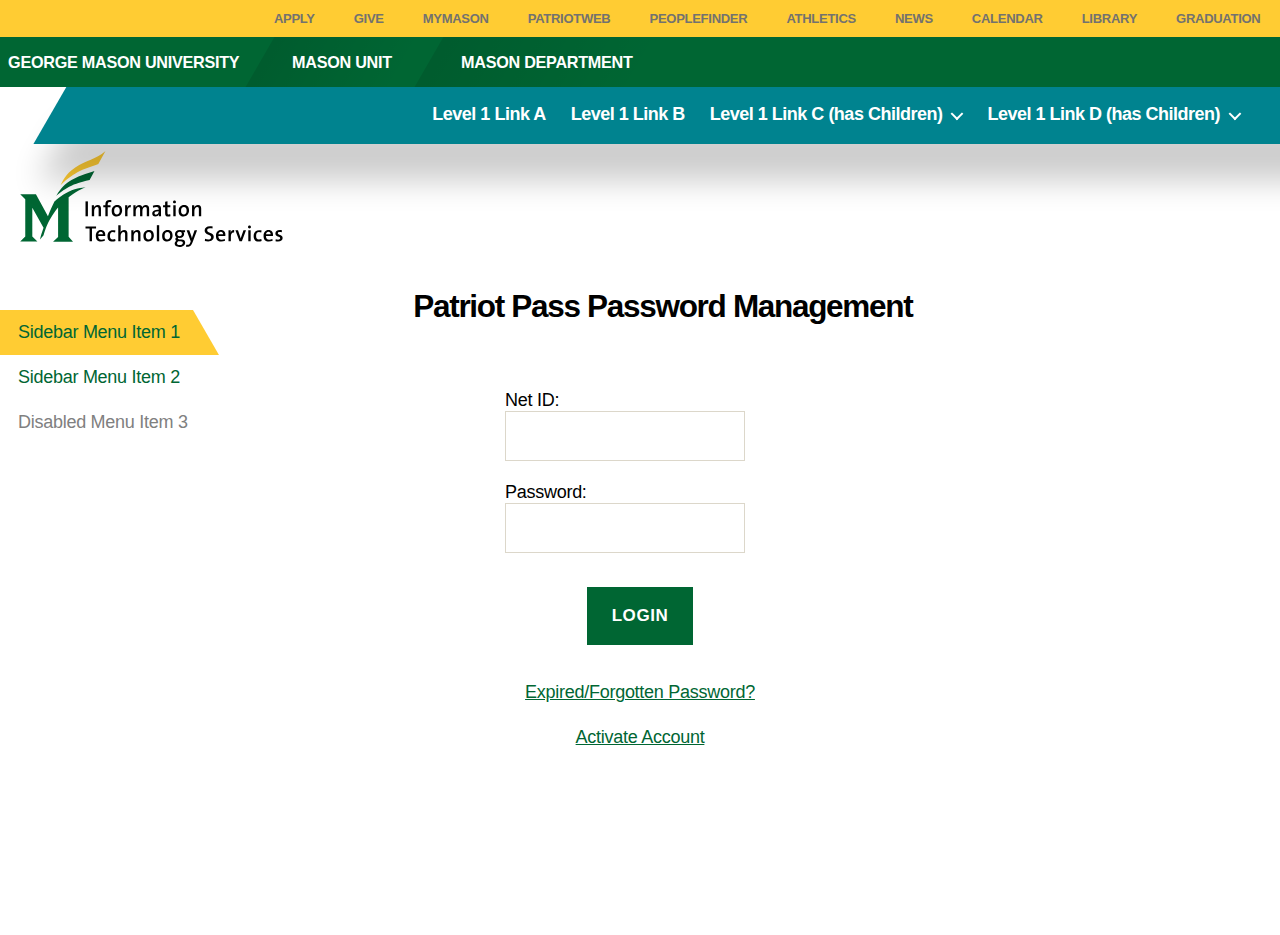
==== commit 4a37ddbd: "CSS cleanup; nav bar modifications; sidebar." ====
--- a/index.html
+++ b/index.html
@@ -10,58 +10,16 @@
 		<link rel='stylesheet' href='css/style.css' media='all' />
 		<link rel='stylesheet' href='css/university-menu.css' media='all' />
 		<link rel='stylesheet' href='css/top-bar.css' media='all' />
+		<link rel='stylesheet' href='css/nav-bar.css' media='all' />
+		<link rel='stylesheet' href='css/sidebar.css' media='all' />
+		<link rel='stylesheet' href='css/content.css' media='all' />
 		<script src='js/jquery.js'></script>
 		<script src='js/jquery-migrate.js'></script>
 		<script src='js/index.js' async></script>
 		<script>document.documentElement.className = document.documentElement.className.replace( 'no-js', 'js' );</script>
-		
 		<style>
 
-			#site-logo {
-				width:300px;
-			}
-			@media only screen and (max-width: 1000px) {
-			  #site-logo {
-				margin-top:-76px;
-				position:relative;
-				z-index:999;
-			  }
-			}
-
-			.primary-menu{
-			    background-color: #00838f;
-			}
-			.primary-menu:before {
-			    content: '';
-			    position: absolute;
-			    left: 50px; 
-			    top: 0; 
-			    bottom: 0;
-			    right: calc(400px - 50vw);
-			    box-shadow: 25px 37px 29px 0px rgba(0,0,0,0.2);
-			    background: #00838f;
-			    transform: skew(-30deg, 0deg);
-			}
-			#main-content {
-				width:75%;
-				margin:auto;
-				margin-top:1em;
-				padding:0;
-			}
-			h2.page-title {
-				margin-top:1em;
-				margin-bottom:2em;
-				font-size:1.75em;
-			}
-			.centered {
-				text-align:center;
-			}
-			.primary-menu .icon {
-				color:white !important;
-			}
-
 		</style>
-
 	</head>
 
 	<body class="home blog enable-search-modal has-no-pagination showing-comments show-avatars footer-top-hidden">
@@ -96,8 +54,8 @@
 		                </li>
 		            </ul>
 		        </div>
+		        <!--
 		        <div class="right-side">
-		            <!-- Prominent Links -->
 		            <ul id="prominent-links" class="links">
 		            	<li class="menu-item menu-item-type-custom menu-item-object-custom">
 		            		<a href="https://www2.gmu.edu">Prominent Link 1</a>
@@ -107,6 +65,7 @@
 						</li>
 					</ul>
 		        </div>
+		    	-->
 		    </div>
 		</div>
 
@@ -128,7 +87,6 @@
 
 				<div class="header-navigation-wrapper">
 
-					
 							<nav class="primary-menu-wrapper" aria-label="Horizontal" role="navigation">
 
 								<ul class="primary-menu reset-list-style">
@@ -232,6 +190,14 @@
 
 <main id="site-content" role="main">
 
+	<div id="sidebar">
+		<ul id="menu-sidebar">
+			<li class="active"><span><a href="#">Sidebar Menu Item 1</a></span></li>
+			<li><a href="#">Sidebar Menu Item 2</a></li>
+			<li class="disabled"><a>Disabled Menu Item 3</a></li>
+		</ul>
+	</div>
+
 	<div id="main-content">
 		<h2 class="page-title centered">Patriot Pass Password Management</h2>
 		<form style="width:15em; margin-left:auto; margin-right:auto;">
--- a/css/style.css
+++ b/css/style.css
@@ -1,5 +1,16 @@
 /*
 Theme Name: Twenty Twenty Menu Only
+
+Colors:
+nav bar: #00838f;
+nar bar sub-menus: #22a5af;
+
+Drop-down menu references:
+Drop-down sub menu indicator icons: .primary-menu .icon
+Drop-down sub-menu arrows: .primary-menu ul::after
+Drop-down sub-menus: .primary-menu ul
+Drop-down sub-sub-menus: .primary-menu ul ul::after
+
 
 /*--------------------------------------------------------------
 >>> TABLE OF CONTENTS:
@@ -260,6 +271,7 @@
 
 
 main {
+	/*border: 1px solid #000;*/
 	display: block;
 }
 
@@ -424,7 +436,7 @@
 
 a {
 	color: #006633;
-	text-decoration: underline;
+	/*text-decoration: underline;*/
 }
 
 a:hover,
@@ -1549,6 +1561,8 @@
 }
 
 .primary-menu .icon {
+	/* Drop-down menu sub-menu indicator icons */
+	color:white !important;
 	display: block;
 	height: 0.7rem;
 	position: absolute;
@@ -1601,6 +1615,7 @@
 	display: block;
 	line-height: 1.2;
 	text-decoration: none;
+	font-weight:bold;
 }
 
 .primary-menu a:hover,
@@ -1624,7 +1639,7 @@
 /* SUB MENU */
 
 .primary-menu ul {
-	background: #000;
+	background: #22a5af;
 	border-radius: 0.4rem;
 	color: #fff;
 	font-size: 1.7rem;
@@ -1663,8 +1678,9 @@
 }
 
 .primary-menu ul::after {
+	/*drop-down sub-menu arrows*/
 	border: 0.8rem solid transparent;
-	border-bottom-color: #000;
+	border-bottom-color: #22a5af;
 	right: 1.8rem;
 }
 
@@ -1710,10 +1726,9 @@
 }
 
 .primary-menu ul ul::after {
+	/* nav bar sub-sub menus arrows*/
 	border-bottom-color: transparent;
-
-	/*rtl:ignore*/
-	border-left-color: #000;
+	border-left-color: #22a5af;
 	bottom: auto;
 	right: -1.6rem;
 	top: 2rem;
@@ -3139,7 +3154,7 @@
 		align-items: center;
 		display: flex;
 		justify-content: space-between;
-		padding: 2.8rem 0;
+		padding: 1.75rem 0;
 	}
 
 	.header-titles-wrapper {
--- a/css/university-menu.css
+++ b/css/university-menu.css
@@ -4,6 +4,7 @@
 }
 
 #university-links {
+    padding:0.3em 0;
 	display: flex;
     justify-content: flex-end;
     flex-wrap: wrap;
@@ -16,6 +17,10 @@
 }
 
 #university-links li a {
+    margin:0 0.5em;
+    font-family: "Open Sans", Verdana, Geneva, sans-serif;
+    font-size:13px !important;
+    font-weight:700;
     display:block;
     padding: 0.25em 1em;
     font-size:0.8em;
--- a/css/top-bar.css
+++ b/css/top-bar.css
@@ -7,6 +7,7 @@
     color: #fff;
     font-size: 0.9em;
     min-height:50px;
+    font-weight:bold;
 }
 .top-header .links {
     margin: 0;
--- a/css/nav-bar.css
+++ b/css/nav-bar.css
@@ -0,0 +1,31 @@
+.primary-menu:before {
+    content: '';
+    position: absolute;
+    left: 50px; 
+    top: 0; 
+    bottom: 0;
+    right: calc(400px - 50vw);
+    box-shadow: 25px 37px 29px 0px rgba(0,0,0,0.2);
+    background: #00838f;
+    transform: skew(-30deg, 0deg);
+}
+
+ul.primary-menu li a:hover {
+	text-decoration:none;
+}
+
+ul.primary-menu > li > a:hover::after {
+
+    content: "";
+    position: absolute;
+    left: 0;
+    right: 0;
+    bottom: -1em;
+    height: 4px;
+    transform: skew(-30deg);
+    -webkit-transform: skew(-30deg);
+    -moz-transform: skew(-30deg);
+    -o-transform: skew(-30deg);
+    background: #febe10;
+
+}--- a/css/sidebar.css
+++ b/css/sidebar.css
@@ -0,0 +1,49 @@
+div#sidebar {
+	float:left; 
+	margin-top:3em;
+}
+
+ul#menu-sidebar {
+	/*border:1px solid #000;*/
+	margin:0;
+	list-style-type: none;
+}
+
+ul#menu-sidebar li {
+	margin-left:-1em;
+	/*margin-bottom:0.5em;*/
+	padding-top:0.5em;
+	padding-bottom:0.5em;
+	padding-left:2em;
+	padding-right:1em;
+	-webkit-transform: skewX(30deg);
+	-moz-transform: skewX(30deg);
+	-ms-transform: skewX(30deg);
+	-o-transform: skewX(30deg);
+	transform: skewX(30deg);	
+}
+
+ul#menu-sidebar li a {
+	display:block;
+    -webkit-transform: skewX(-30deg);
+    -moz-transform: skewX(-30deg);
+    -ms-transform: skewX(-30deg);
+    -o-transform: skewX(-30deg);
+    transform: skewX(-30deg);
+    text-decoration:none;
+}
+
+ul#menu-sidebar li.active {
+	background-color:#fc3;
+}
+
+ul#menu-sidebar li.disabled a {
+	color:gray;
+}
+
+/* Mobile */
+@media only screen and (max-width: 1000px) {
+
+
+
+}--- a/css/content.css
+++ b/css/content.css
@@ -0,0 +1,33 @@
+#main-content {
+	/*border:1px solid #000;*/
+	width:75%;
+	margin:auto;
+	margin-top:1em;
+	padding:0;
+}
+
+/* Logo */
+#site-logo {
+	width:300px;
+}
+@media only screen and (max-width: 1000px) {
+  #site-logo {
+	margin-top:-76px;
+	position:relative;
+	z-index:999;
+  }
+}
+@media only screen and (max-width: 768px) {
+  #site-logo {
+	margin-top:-50px;
+  }
+}
+
+h2.page-title {
+	margin-top:1em;
+	margin-bottom:2em;
+	font-size:1.75em;
+}
+.centered {
+	text-align:center;
+}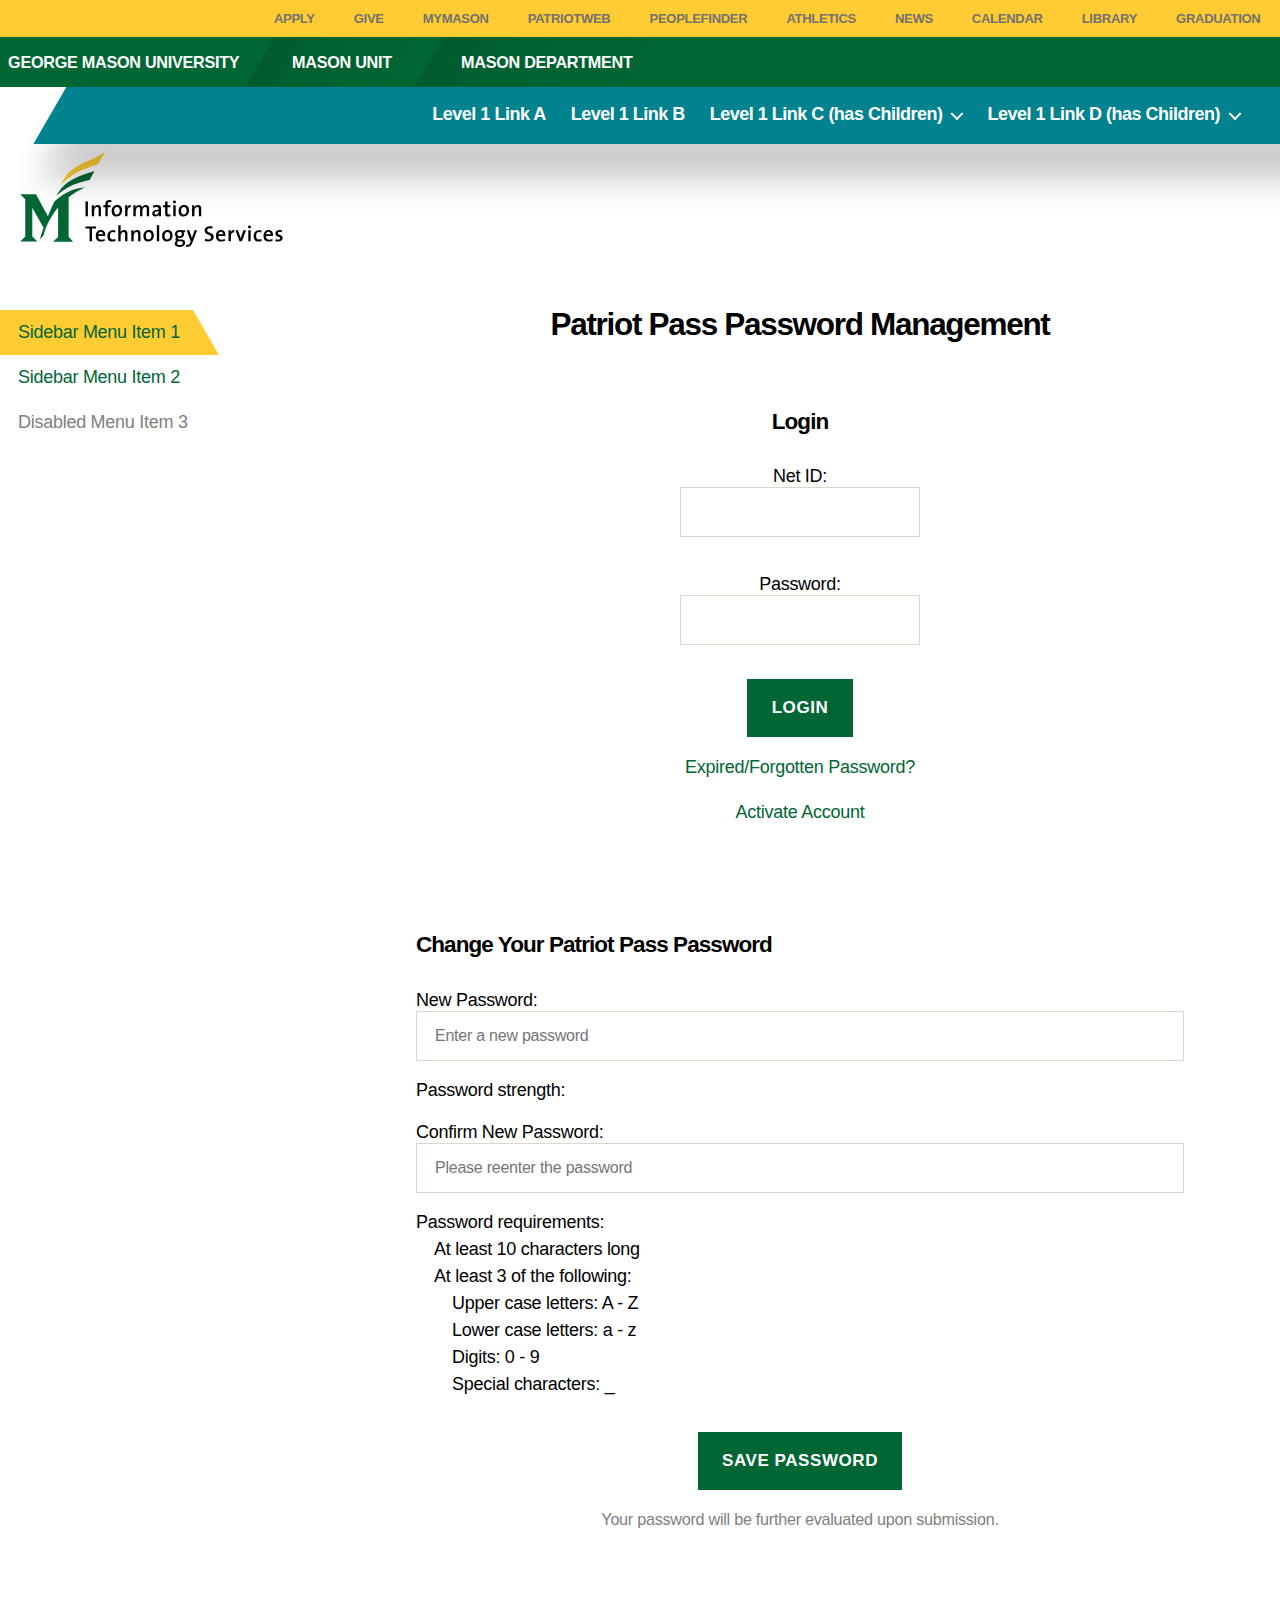
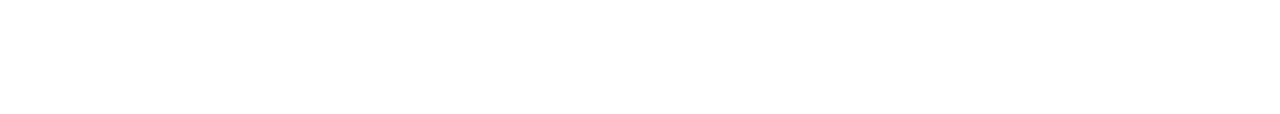
==== commit 2d5cd4d4: "CSS modifications; form design; mobile design; etc." ====
--- a/index.html
+++ b/index.html
@@ -13,6 +13,7 @@
 		<link rel='stylesheet' href='css/nav-bar.css' media='all' />
 		<link rel='stylesheet' href='css/sidebar.css' media='all' />
 		<link rel='stylesheet' href='css/content.css' media='all' />
+		<link rel='stylesheet' href='css/forms.css' media='all' />
 		<script src='js/jquery.js'></script>
 		<script src='js/jquery-migrate.js'></script>
 		<script src='js/index.js' async></script>
@@ -200,15 +201,43 @@
 
 	<div id="main-content">
 		<h2 class="page-title centered">Patriot Pass Password Management</h2>
-		<form style="width:15em; margin-left:auto; margin-right:auto;">
+
+		<form id="login">
+			<h3>Login</h3>
 			Net ID:<br />
-			<input type="text" name="netid" style="width:15em;" /><br />
+			<input type="text" name="netid" /><br />
 			Password:<br />
-			<input type="password" name="password" style="width:15em;" />
-			<input type="submit" name="submit" value="Login" style="display:block; margin-top:2em; margin-bottom:2em; margin-left:auto; margin-right:auto;" />
-			<p style="text-align:center;"><a href="#">Expired/Forgotten Password?</a></p>
-			<p style="text-align:center;"><a href="#">Activate Account</a></p>
+			<input type="password" name="password" />
+			<input type="submit" name="submit" value="Login" />
+			<p class="centered"><a href="#">Expired/Forgotten Password?</a></p>
+			<p class="centered"><a href="#">Activate Account</a></p>
 		</form>
+
+		<p>&nbsp;</p>
+
+		<form id="change-password">
+			<h3>Change Your Patriot Pass Password</h3>
+			New Password:<br />
+			<input type="password" name="new-password" placeholder="Enter a new password" />
+			<p>Password strength:</p>
+			Confirm New Password:<br />
+			<input type="password" name="new-password-confirm" placeholder="Please reenter the password" />
+			<p>Password requirements:<br />
+				<span style="margin-left:1em">At least 10 characters long<br />
+				<span style="margin-left:1em">At least 3 of the following:<br />
+				<span style="margin-left:2em">Upper case letters: A - Z<br />
+				<span style="margin-left:2em">Lower case letters: a - z<br />
+				<span style="margin-left:2em">Digits: 0 - 9<br />
+				<span style="margin-left:2em">Special characters: _<br />
+			</p>
+
+			<input type="submit" name="submit" value="Save Password" />
+
+			<p class="centered note">Your password will be further evaluated upon submission.</p>
+
+		</form>
+
+
 	</div>
 
 </main><!-- #site-content -->
--- a/css/style.css
+++ b/css/style.css
@@ -436,7 +436,7 @@
 
 a {
 	color: #006633;
-	/*text-decoration: underline;*/
+	text-decoration: none;
 }
 
 a:hover,
--- a/css/sidebar.css
+++ b/css/sidebar.css
@@ -44,6 +44,49 @@
 /* Mobile */
 @media only screen and (max-width: 1000px) {
 
+	div#sidebar {
+		float:none; 
+		margin:1em 0;
+	}
 
+	ul#menu-sidebar {
+		
+	}
+
+	ul#menu-sidebar li {
+		float:left;
+		margin-left:-1em;
+		/*margin-bottom:0.5em;*/
+		padding-top:0.5em;
+		padding-bottom:0.5em;
+		padding-left:2em;
+		padding-right:1em;
+		-webkit-transform: skewX(0deg);
+		-moz-transform: skewX(0deg);
+		-ms-transform: skewX(0deg);
+		-o-transform: skewX(0deg);
+		transform: skewX(0deg);	
+		border-bottom:3px solid transparent;
+	}
+
+	ul#menu-sidebar li a {
+		display:block;
+	    -webkit-transform: skewX(0deg);
+	    -moz-transform: skewX(0deg);
+	    -ms-transform: skewX(0deg);
+	    -o-transform: skewX(0deg);
+	    transform: skewX(0deg);
+	    text-decoration:none;
+	}
+
+	ul#menu-sidebar li.active {
+		background-color:transparent;
+		border-bottom:3px solid #fc3;
+	}
+
+	div#main-content {
+		clear:both;
+		margin-top:6em;
+	}
 
 }--- a/css/content.css
+++ b/css/content.css
@@ -1,6 +1,7 @@
 #main-content {
 	/*border:1px solid #000;*/
 	width:75%;
+	float:right;
 	margin:auto;
 	margin-top:1em;
 	padding:0;
@@ -11,10 +12,16 @@
 	width:300px;
 }
 @media only screen and (max-width: 1000px) {
+
+	#main-content {
+		width:100%;
+		float:none;
+	}
+
   #site-logo {
 	margin-top:-76px;
 	position:relative;
-	z-index:999;
+	z-index:50;
   }
 }
 @media only screen and (max-width: 768px) {
@@ -30,4 +37,9 @@
 }
 .centered {
 	text-align:center;
+}
+
+.note {
+	font-size:0.9em;
+	color:grey;
 }--- a/css/forms.css
+++ b/css/forms.css
@@ -0,0 +1,35 @@
+form {
+    width: 80%;
+    margin-left: auto; 
+	margin-right:auto;
+}
+
+input {
+	margin-bottom:1em !important;
+}
+
+input[type=submit] {
+	display:block; 
+	margin-top:2em; 
+	margin-bottom:2em; 
+	margin-left:auto; 
+	margin-right:auto;
+}
+
+form h3 {
+    font-size:1.25em;
+}
+
+form#login {
+	text-align:center;
+}
+
+form#login input{
+	margin-left:auto;
+	margin-right:auto;
+}
+
+form#login input[type="text"], form#login input[type="password"] {
+	width:15em;
+}
+
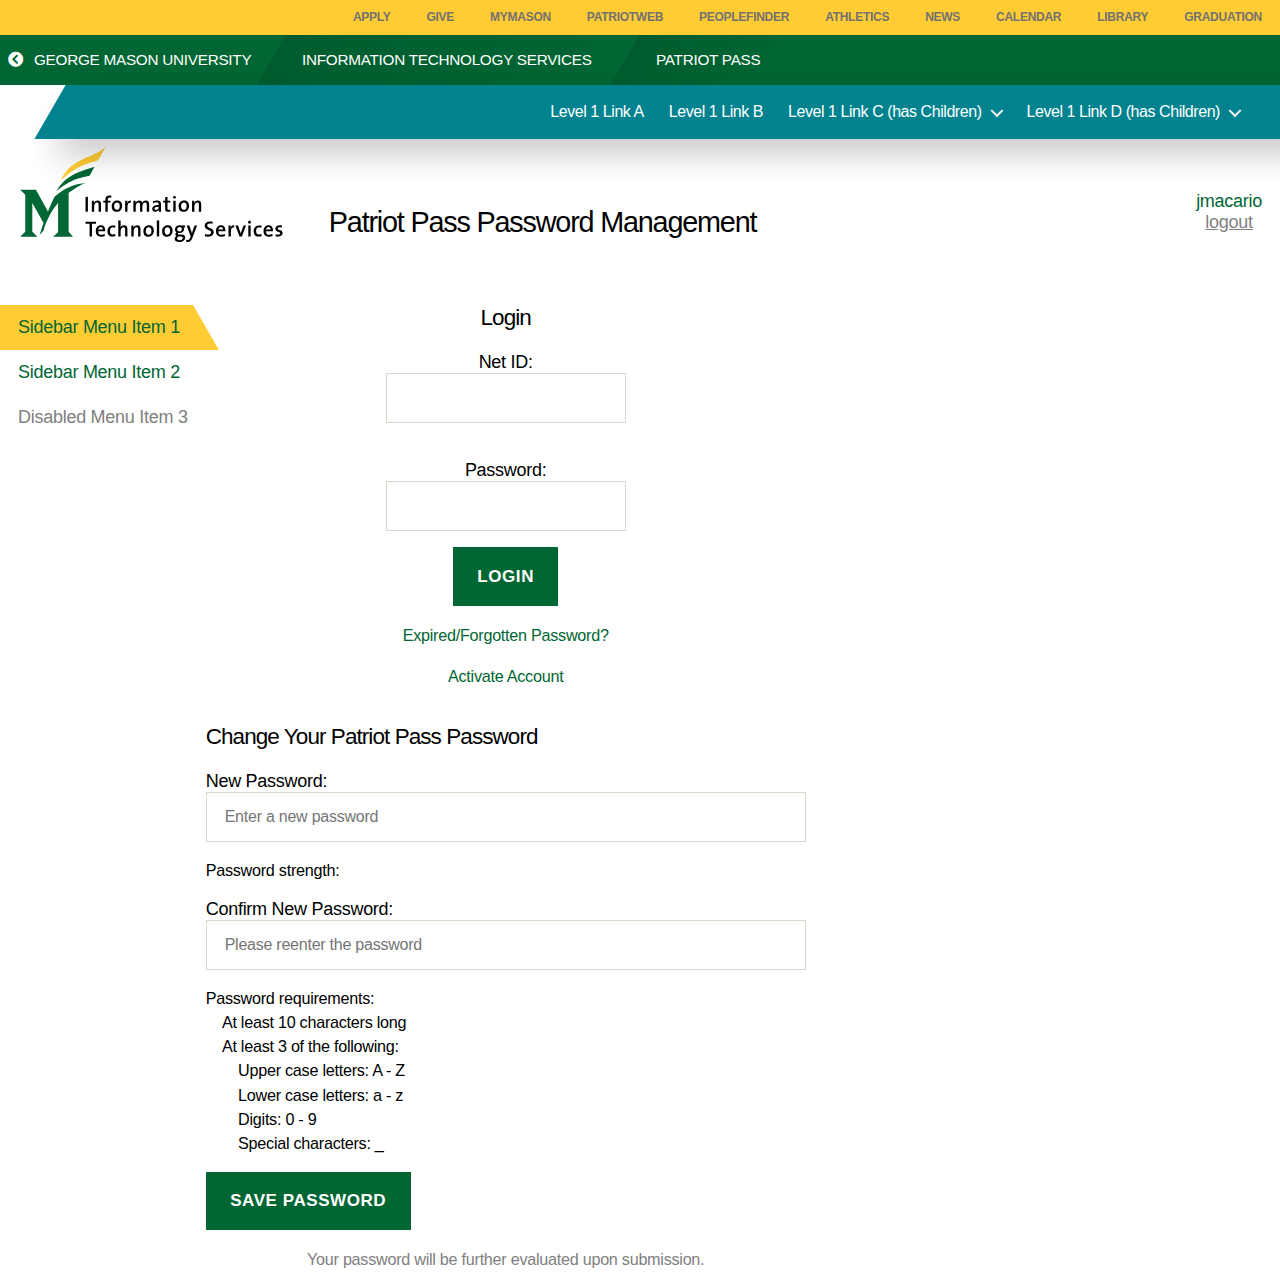
==== commit ecd84254: "Modifies main stylesheet to import most additional CSS files." ====
--- a/index.html
+++ b/index.html
@@ -8,12 +8,7 @@
 		<title>Page Title</title>
 		<meta name='robots' content='noindex,nofollow' />
 		<link rel='stylesheet' href='css/style.css' media='all' />
-		<link rel='stylesheet' href='css/university-menu.css' media='all' />
-		<link rel='stylesheet' href='css/top-bar.css' media='all' />
-		<link rel='stylesheet' href='css/nav-bar.css' media='all' />
-		<link rel='stylesheet' href='css/sidebar.css' media='all' />
-		<link rel='stylesheet' href='css/content.css' media='all' />
-		<link rel='stylesheet' href='css/forms.css' media='all' />
+		<link rel='stylesheet' href='css/fontawesome-all.min.css' media='all' />
 		<script src='js/jquery.js'></script>
 		<script src='js/jquery-migrate.js'></script>
 		<script src='js/index.js' async></script>
@@ -46,12 +41,12 @@
 		            <!-- Unit and department -->
 		            <ul id="university-breadcrumbs" class="links">
 		                <li id="university">
-		                    <a href="https://www2.gmu.edu"><span class="fa fa-chevron-circle-left"></span> George Mason University</a></li>
+		                    <a href="https://www2.gmu.edu"><span class="fa fa-chevron-circle-left" style="margin-right:0.5em;"></span> George Mason University</a></li>
 		                <li id="unit">
-		                    <a href="http://www2.gmu.edu">Mason Unit</a>
+		                    <a href="https://its.gmu.edu">Information Technology Services</a>
 		                </li>
 		                <li id="department">
-		                    <a href="http://www2.gmu.edu">Mason Department</a>
+		                    <a href="#">Patriot Pass</a>
 		                </li>
 		            </ul>
 		        </div>
@@ -187,9 +182,26 @@
 
 </div><!-- .menu-modal -->
 
-<img id="site-logo" src="images/its-logo.svg" />
-
 <main id="site-content" role="main">
+
+	<div id="header-flex-box">
+
+		<div id="site-logo-box">
+			<img id="site-logo" src="images/its-logo.svg" />
+		</div>
+
+		<div id="site-title-box">
+			<h2 class="site-title">Patriot Pass Password Management</h2>
+		</div>	
+
+		<div id="user-info">
+			<a id="username">jmacario</a>
+			<a id="logout">logout</a>
+		</div>
+
+	</div>
+
+
 
 	<div id="sidebar">
 		<ul id="menu-sidebar">
@@ -199,8 +211,8 @@
 		</ul>
 	</div>
 
+
 	<div id="main-content">
-		<h2 class="page-title centered">Patriot Pass Password Management</h2>
 
 		<form id="login">
 			<h3>Login</h3>
@@ -212,8 +224,6 @@
 			<p class="centered"><a href="#">Expired/Forgotten Password?</a></p>
 			<p class="centered"><a href="#">Activate Account</a></p>
 		</form>
-
-		<p>&nbsp;</p>
 
 		<form id="change-password">
 			<h3>Change Your Patriot Pass Password</h3>
@@ -237,7 +247,6 @@
 
 		</form>
 
-
 	</div>
 
 </main><!-- #site-content -->
--- a/css/style.css
+++ b/css/style.css
@@ -1,3 +1,10 @@
+@import 'university-menu.css';
+@import 'top-bar.css';
+@import 'nav-bar.css';
+@import 'sidebar.css';
+@import 'content.css';
+@import 'forms.css';
+
 /*
 Theme Name: Twenty Twenty Menu Only
 
@@ -115,7 +122,8 @@
 @supports ( font-variation-settings: normal ) {
 
 	body {
-		font-family: "Inter var", -apple-system, BlinkMacSystemFont, "Helvetica Neue", Helvetica, sans-serif;
+		font-family: "Open Sans", Verdana, Geneva, sans-serif;
+		/*font-family: "Inter var", -apple-system, BlinkMacSystemFont, "Helvetica Neue", Helvetica, sans-serif;*/
 	}
 }
 
@@ -129,7 +137,8 @@
 }
 
 #site-content {
-	overflow: hidden;
+	/*overflow: hidden;*/
+	position:relative;
 }
 
 
@@ -284,7 +293,7 @@
 .faux-heading {
 	font-feature-settings: "lnum";
 	font-variant-numeric: lining-nums;
-	font-weight: 700;
+	font-weight: 500;
 	letter-spacing: -0.0415625em;
 	line-height: 1.25;
 	margin: 3.5rem 0 2rem;
@@ -1366,7 +1375,7 @@
 
 .site-title {
 	font-size: 2.1rem;
-	font-weight: 600;
+	font-weight: 500;
 	line-height: 1;
 }
 
@@ -1552,7 +1561,7 @@
 
 ul.primary-menu {
 	display: flex;
-	font-size: 1.8rem;
+	font-size: 1.6rem;
 	font-weight: 500;
 	letter-spacing: -0.0277em;
 	flex-wrap: wrap;
@@ -1615,7 +1624,6 @@
 	display: block;
 	line-height: 1.2;
 	text-decoration: none;
-	font-weight:bold;
 }
 
 .primary-menu a:hover,
@@ -2276,7 +2284,7 @@
 	.heading-size-2,
 	h3,
 	.heading-size-3 {
-		margin: 6rem auto 3rem;
+		/*margin: 6rem auto 3rem;*/
 	}
 
 	h4,
@@ -2367,7 +2375,7 @@
 
 	.site-title {
 		font-size: 2.4rem;
-		font-weight: 700;
+		font-weight: 500;
 	}
 
 	.site-description {
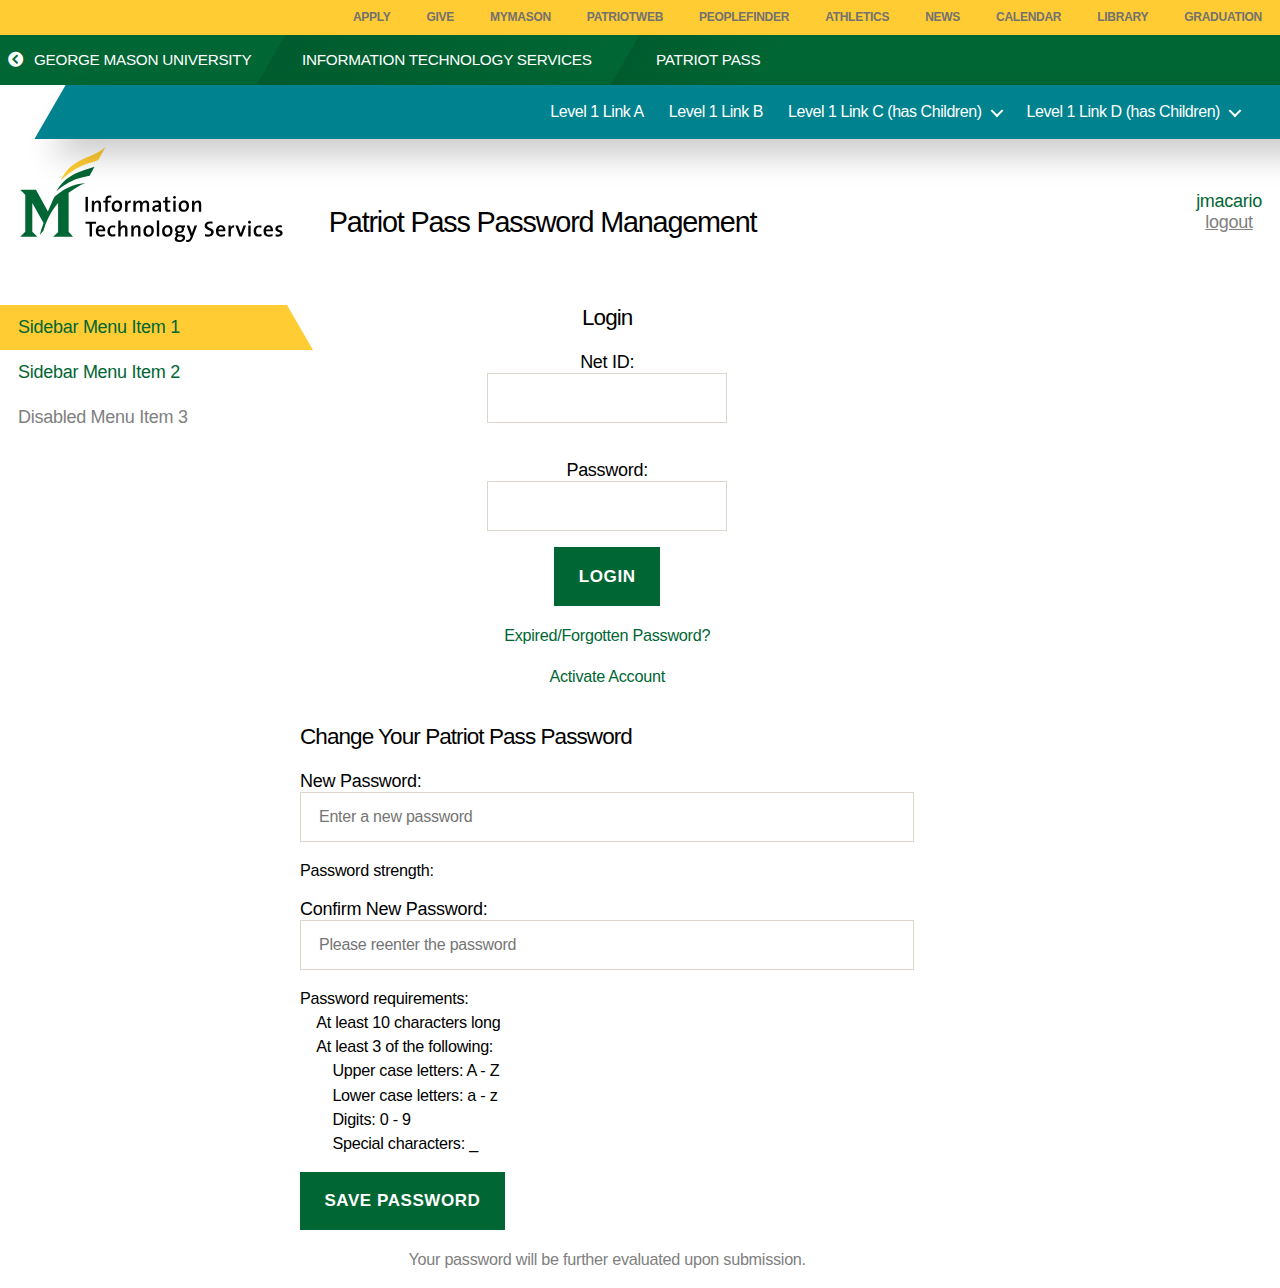
==== commit 9584d8ad: "Adds nav menu sub item hover effect. Changes ID numbers of mock-up menu items." ====
--- a/index.html
+++ b/index.html
@@ -141,28 +141,28 @@
 
 						<ul class="modal-menu reset-list-style">
 
-							<li class="menu-item menu-item-type-post_type menu-item-object-page menu-item-1770"><div class="ancestor-wrapper"><a href="#">Level 1 Link A</a></div><!-- .ancestor-wrapper --></li>
-							<li class="menu-item menu-item-type-post_type menu-item-object-page menu-item-1771"><div class="ancestor-wrapper"><a href="#">Level 1 Link B</a></div><!-- .ancestor-wrapper --></li>
-							<li class="menu-item menu-item-type-post_type menu-item-object-page menu-item-has-children menu-item-1772"><div class="ancestor-wrapper"><a href="#">Level 1 Link C (has Children)</a><button class="toggle sub-menu-toggle fill-children-current-color" data-toggle-target=".menu-modal .menu-item-1772 > .sub-menu" data-toggle-type="slidetoggle" data-toggle-duration="250" aria-expanded="false"><span class="screen-reader-text">Show sub menu</span><svg class="svg-icon" aria-hidden="true" role="img" focusable="false" xmlns="http://www.w3.org/2000/svg" width="20" height="12" viewBox="0 0 20 12"><polygon fill="" fill-rule="evenodd" points="1319.899 365.778 1327.678 358 1329.799 360.121 1319.899 370.021 1310 360.121 1312.121 358" transform="translate(-1310 -358)" /></svg></button></div><!-- .ancestor-wrapper -->
+							<li class="menu-item menu-item-type-post_type menu-item-object-page menu-item-1"><div class="ancestor-wrapper"><a href="#">Level 1 Link A</a></div><!-- .ancestor-wrapper --></li>
+							<li class="menu-item menu-item-type-post_type menu-item-object-page menu-item-2"><div class="ancestor-wrapper"><a href="#">Level 1 Link B</a></div><!-- .ancestor-wrapper --></li>
+							<li class="menu-item menu-item-type-post_type menu-item-object-page menu-item-has-children menu-item-3"><div class="ancestor-wrapper"><a href="#">Level 1 Link C (has Children)</a><button class="toggle sub-menu-toggle fill-children-current-color" data-toggle-target=".menu-modal .menu-item-3 > .sub-menu" data-toggle-type="slidetoggle" data-toggle-duration="250" aria-expanded="false"><span class="screen-reader-text">Show sub menu</span><svg class="svg-icon" aria-hidden="true" role="img" focusable="false" xmlns="http://www.w3.org/2000/svg" width="20" height="12" viewBox="0 0 20 12"><polygon fill="" fill-rule="evenodd" points="1319.899 365.778 1327.678 358 1329.799 360.121 1319.899 370.021 1310 360.121 1312.121 358" transform="translate(-1310 -358)" /></svg></button></div><!-- .ancestor-wrapper -->
 							<ul class="sub-menu">
-								<li class="menu-item menu-item-type-post_type menu-item-object-page menu-item-1801"><div class="ancestor-wrapper"><a href="#">Level 2 Link A</a></div><!-- .ancestor-wrapper --></li>
-								<li class="menu-item menu-item-type-post_type menu-item-object-page menu-item-1802"><div class="ancestor-wrapper"><a href="#">Level 2 Link B</a></div><!-- .ancestor-wrapper --></li>
-								<li class="menu-item menu-item-type-post_type menu-item-object-page menu-item-1773"><div class="ancestor-wrapper"><a href="#">Level 2 Link C</a></div><!-- .ancestor-wrapper --></li>
-								<li class="menu-item menu-item-type-post_type menu-item-object-page menu-item-1774"><div class="ancestor-wrapper"><a href="#">Level 2 Link D</a></div><!-- .ancestor-wrapper --></li>
-								<li class="menu-item menu-item-type-post_type menu-item-object-page menu-item-1775"><div class="ancestor-wrapper"><a href="#">Level 2 Link E</a></div><!-- .ancestor-wrapper --></li>
+								<li class="menu-item menu-item-type-post_type menu-item-object-page menu-item-4"><div class="ancestor-wrapper"><a href="#">Level 2 Link A</a></div><!-- .ancestor-wrapper --></li>
+								<li class="menu-item menu-item-type-post_type menu-item-object-page menu-item-5"><div class="ancestor-wrapper"><a href="#">Level 2 Link B</a></div><!-- .ancestor-wrapper --></li>
+								<li class="menu-item menu-item-type-post_type menu-item-object-page menu-item-6"><div class="ancestor-wrapper"><a href="#">Level 2 Link C</a></div><!-- .ancestor-wrapper --></li>
+								<li class="menu-item menu-item-type-post_type menu-item-object-page menu-item-7"><div class="ancestor-wrapper"><a href="#">Level 2 Link D</a></div><!-- .ancestor-wrapper --></li>
+								<li class="menu-item menu-item-type-post_type menu-item-object-page menu-item-8"><div class="ancestor-wrapper"><a href="#">Level 2 Link E</a></div><!-- .ancestor-wrapper --></li>
 							</ul>
 							</li>
-							<li class="menu-item menu-item-type-post_type menu-item-object-page menu-item-has-children menu-item-1776"><div class="ancestor-wrapper"><a href="#">Level 1 Link D (has Children)</a><button class="toggle sub-menu-toggle fill-children-current-color" data-toggle-target=".menu-modal .menu-item-1776 > .sub-menu" data-toggle-type="slidetoggle" data-toggle-duration="250" aria-expanded="false"><span class="screen-reader-text">Show sub menu</span><svg class="svg-icon" aria-hidden="true" role="img" focusable="false" xmlns="http://www.w3.org/2000/svg" width="20" height="12" viewBox="0 0 20 12"><polygon fill="" fill-rule="evenodd" points="1319.899 365.778 1327.678 358 1329.799 360.121 1319.899 370.021 1310 360.121 1312.121 358" transform="translate(-1310 -358)" /></svg></button></div><!-- .ancestor-wrapper -->
+							<li class="menu-item menu-item-type-post_type menu-item-object-page menu-item-has-children menu-item-9"><div class="ancestor-wrapper"><a href="#">Level 1 Link D (has Children)</a><button class="toggle sub-menu-toggle fill-children-current-color" data-toggle-target=".menu-modal .menu-item-9 > .sub-menu" data-toggle-type="slidetoggle" data-toggle-duration="250" aria-expanded="false"><span class="screen-reader-text">Show sub menu</span><svg class="svg-icon" aria-hidden="true" role="img" focusable="false" xmlns="http://www.w3.org/2000/svg" width="20" height="12" viewBox="0 0 20 12"><polygon fill="" fill-rule="evenodd" points="1319.899 365.778 1327.678 358 1329.799 360.121 1319.899 370.021 1310 360.121 1312.121 358" transform="translate(-1310 -358)" /></svg></button></div><!-- .ancestor-wrapper -->
 							<ul class="sub-menu">
-								<li class="menu-item menu-item-type-post_type menu-item-object-page menu-item-has-children menu-item-1777"><div class="ancestor-wrapper"><a href="#">Level 2 Link F (has Children)</a><button class="toggle sub-menu-toggle fill-children-current-color" data-toggle-target=".menu-modal .menu-item-1777 > .sub-menu" data-toggle-type="slidetoggle" data-toggle-duration="250" aria-expanded="false"><span class="screen-reader-text">Show sub menu</span><svg class="svg-icon" aria-hidden="true" role="img" focusable="false" xmlns="http://www.w3.org/2000/svg" width="20" height="12" viewBox="0 0 20 12"><polygon fill="" fill-rule="evenodd" points="1319.899 365.778 1327.678 358 1329.799 360.121 1319.899 370.021 1310 360.121 1312.121 358" transform="translate(-1310 -358)" /></svg></button></div><!-- .ancestor-wrapper -->
+								<li class="menu-item menu-item-type-post_type menu-item-object-page menu-item-has-children menu-item-10"><div class="ancestor-wrapper"><a href="#">Level 2 Link F (has Children)</a><button class="toggle sub-menu-toggle fill-children-current-color" data-toggle-target=".menu-modal .menu-item-10 > .sub-menu" data-toggle-type="slidetoggle" data-toggle-duration="250" aria-expanded="false"><span class="screen-reader-text">Show sub menu</span><svg class="svg-icon" aria-hidden="true" role="img" focusable="false" xmlns="http://www.w3.org/2000/svg" width="20" height="12" viewBox="0 0 20 12"><polygon fill="" fill-rule="evenodd" points="1319.899 365.778 1327.678 358 1329.799 360.121 1319.899 370.021 1310 360.121 1312.121 358" transform="translate(-1310 -358)" /></svg></button></div><!-- .ancestor-wrapper -->
 								<ul class="sub-menu">
-									<li class="menu-item menu-item-type-post_type menu-item-object-page menu-item-1778"><div class="ancestor-wrapper"><a href="#">Level 3 Link A</a></div><!-- .ancestor-wrapper --></li>
-									<li class="menu-item menu-item-type-post_type menu-item-object-page menu-item-1803"><div class="ancestor-wrapper"><a href="#">Level 3 Link B</a></div><!-- .ancestor-wrapper --></li>
-									<li class="menu-item menu-item-type-post_type menu-item-object-page menu-item-1804"><div class="ancestor-wrapper"><a href="#">Level 3 Link C</a></div><!-- .ancestor-wrapper --></li>
+									<li class="menu-item menu-item-type-post_type menu-item-object-page menu-item-11"><div class="ancestor-wrapper"><a href="#">Level 3 Link A</a></div><!-- .ancestor-wrapper --></li>
+									<li class="menu-item menu-item-type-post_type menu-item-object-page menu-item-12"><div class="ancestor-wrapper"><a href="#">Level 3 Link B</a></div><!-- .ancestor-wrapper --></li>
+									<li class="menu-item menu-item-type-post_type menu-item-object-page menu-item-13"><div class="ancestor-wrapper"><a href="#">Level 3 Link C</a></div><!-- .ancestor-wrapper --></li>
 								</ul>
-							</li>
-								<li class="menu-item menu-item-type-post_type menu-item-object-page menu-item-1805"><div class="ancestor-wrapper"><a href="#">Level 2 Link G</a></div><!-- .ancestor-wrapper --></li>
-								<li class="menu-item menu-item-type-post_type menu-item-object-page menu-item-1806"><div class="ancestor-wrapper"><a href="#">Level 2 Link H</a></div><!-- .ancestor-wrapper --></li>
+								</li>
+								<li class="menu-item menu-item-type-post_type menu-item-object-page menu-item-14"><div class="ancestor-wrapper"><a href="#">Level 2 Link G</a></div><!-- .ancestor-wrapper --></li>
+								<li class="menu-item menu-item-type-post_type menu-item-object-page menu-item-15"><div class="ancestor-wrapper"><a href="#">Level 2 Link H</a></div><!-- .ancestor-wrapper --></li>
 							</ul>
 							</li>
 						</ul>
--- a/css/style.css
+++ b/css/style.css
@@ -11,6 +11,7 @@
 Colors:
 nav bar: #00838f;
 nar bar sub-menus: #22a5af;
+nav bar sub menus hover: background-color:#44c7cf;
 
 Drop-down menu references:
 Drop-down sub menu indicator icons: .primary-menu .icon
@@ -1702,6 +1703,10 @@
 	width: 100%;
 }
 
+.primary-menu ul a:hover {
+	background-color:#44c7cf;
+}
+
 .primary-menu ul li.menu-item-has-children > a {
 	padding-right: 4.5rem;
 }
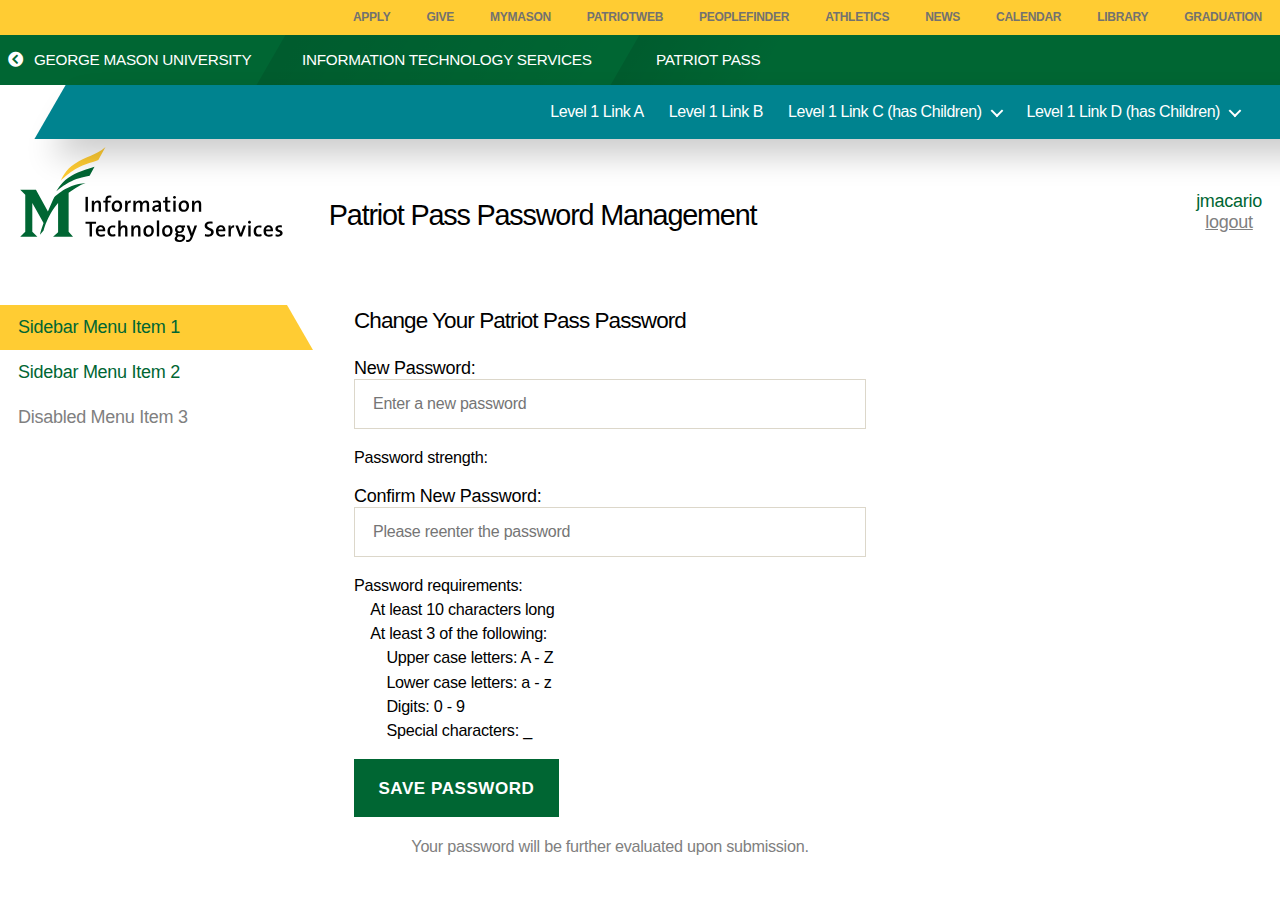
==== commit 5fe72f2d: "Minor layout changes for mobile. Modifications to user profile and logout link position for mobile. " ====
--- a/index.html
+++ b/index.html
@@ -214,7 +214,7 @@
 
 	<div id="main-content">
 
-		<form id="login">
+<!--		<form id="login">
 			<h3>Login</h3>
 			Net ID:<br />
 			<input type="text" name="netid" /><br />
@@ -224,6 +224,7 @@
 			<p class="centered"><a href="#">Expired/Forgotten Password?</a></p>
 			<p class="centered"><a href="#">Activate Account</a></p>
 		</form>
+-->
 
 		<form id="change-password">
 			<h3>Change Your Patriot Pass Password</h3>
--- a/css/style.css
+++ b/css/style.css
@@ -296,7 +296,7 @@
 	font-variant-numeric: lining-nums;
 	font-weight: 500;
 	letter-spacing: -0.0415625em;
-	line-height: 1.25;
+	line-height: 1.5;
 	margin: 3.5rem 0 2rem;
 }
 
@@ -1377,7 +1377,6 @@
 .site-title {
 	font-size: 2.1rem;
 	font-weight: 500;
-	line-height: 1;
 }
 
 .site-title a {
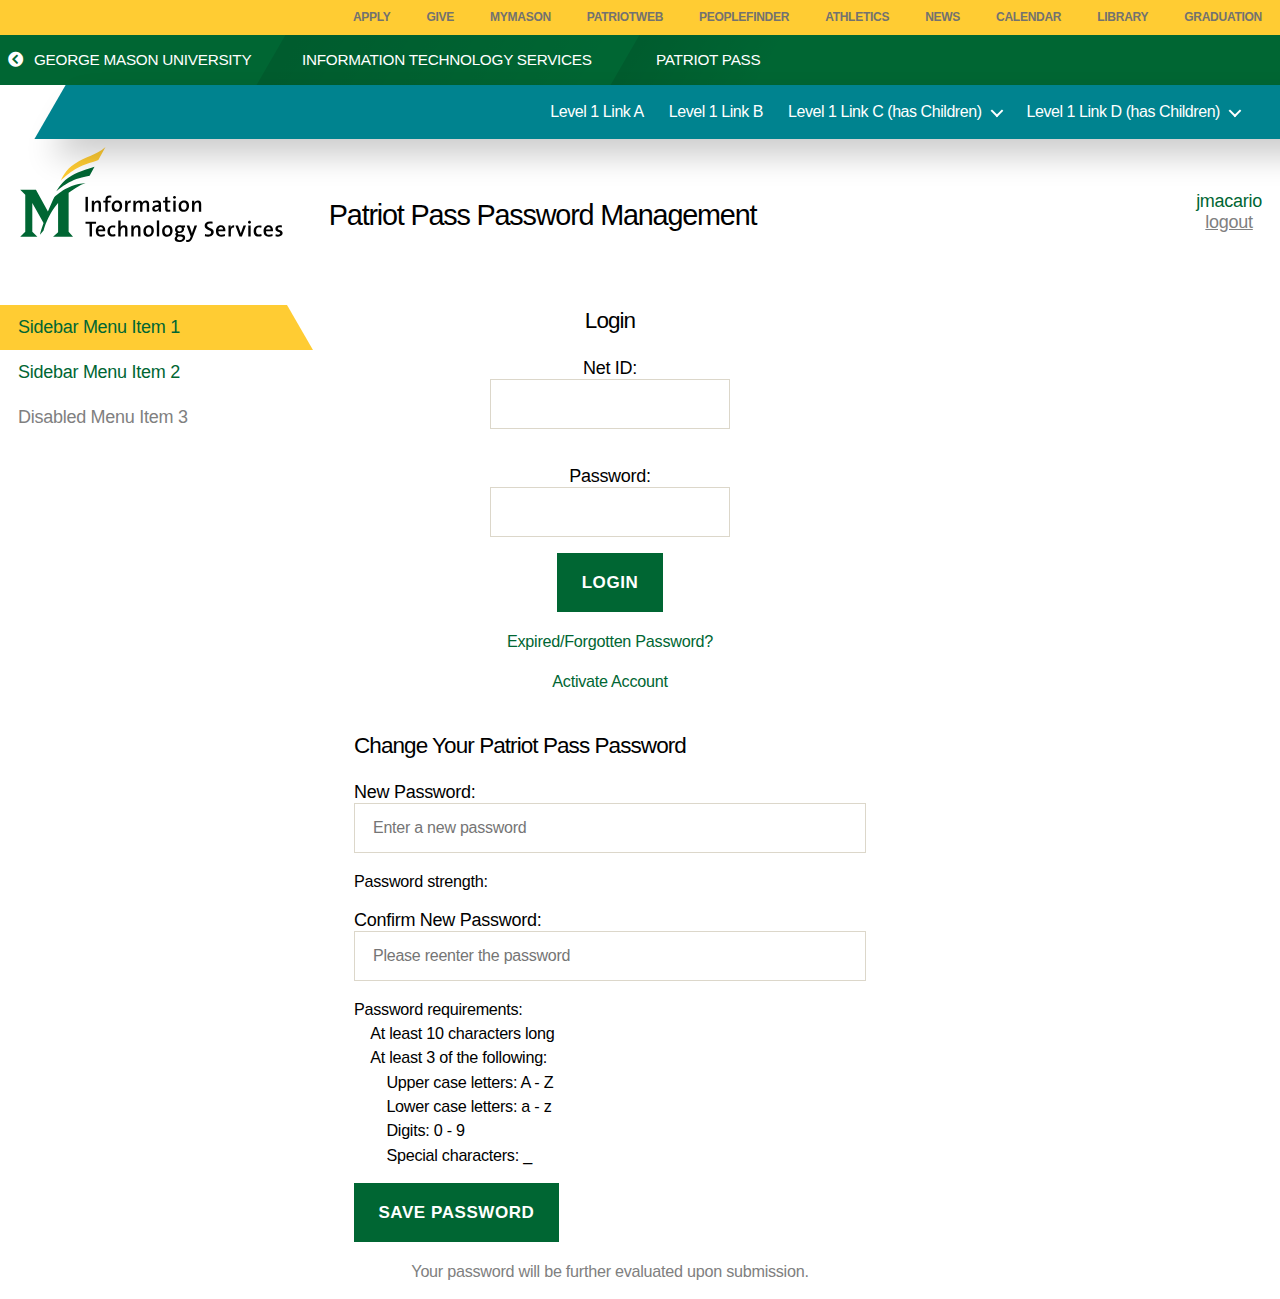
==== commit d11c920c: "Changes mockup display content." ====
--- a/index.html
+++ b/index.html
@@ -214,7 +214,7 @@
 
 	<div id="main-content">
 
-<!--		<form id="login">
+		<form id="login">
 			<h3>Login</h3>
 			Net ID:<br />
 			<input type="text" name="netid" /><br />
@@ -224,7 +224,6 @@
 			<p class="centered"><a href="#">Expired/Forgotten Password?</a></p>
 			<p class="centered"><a href="#">Activate Account</a></p>
 		</form>
--->
 
 		<form id="change-password">
 			<h3>Change Your Patriot Pass Password</h3>
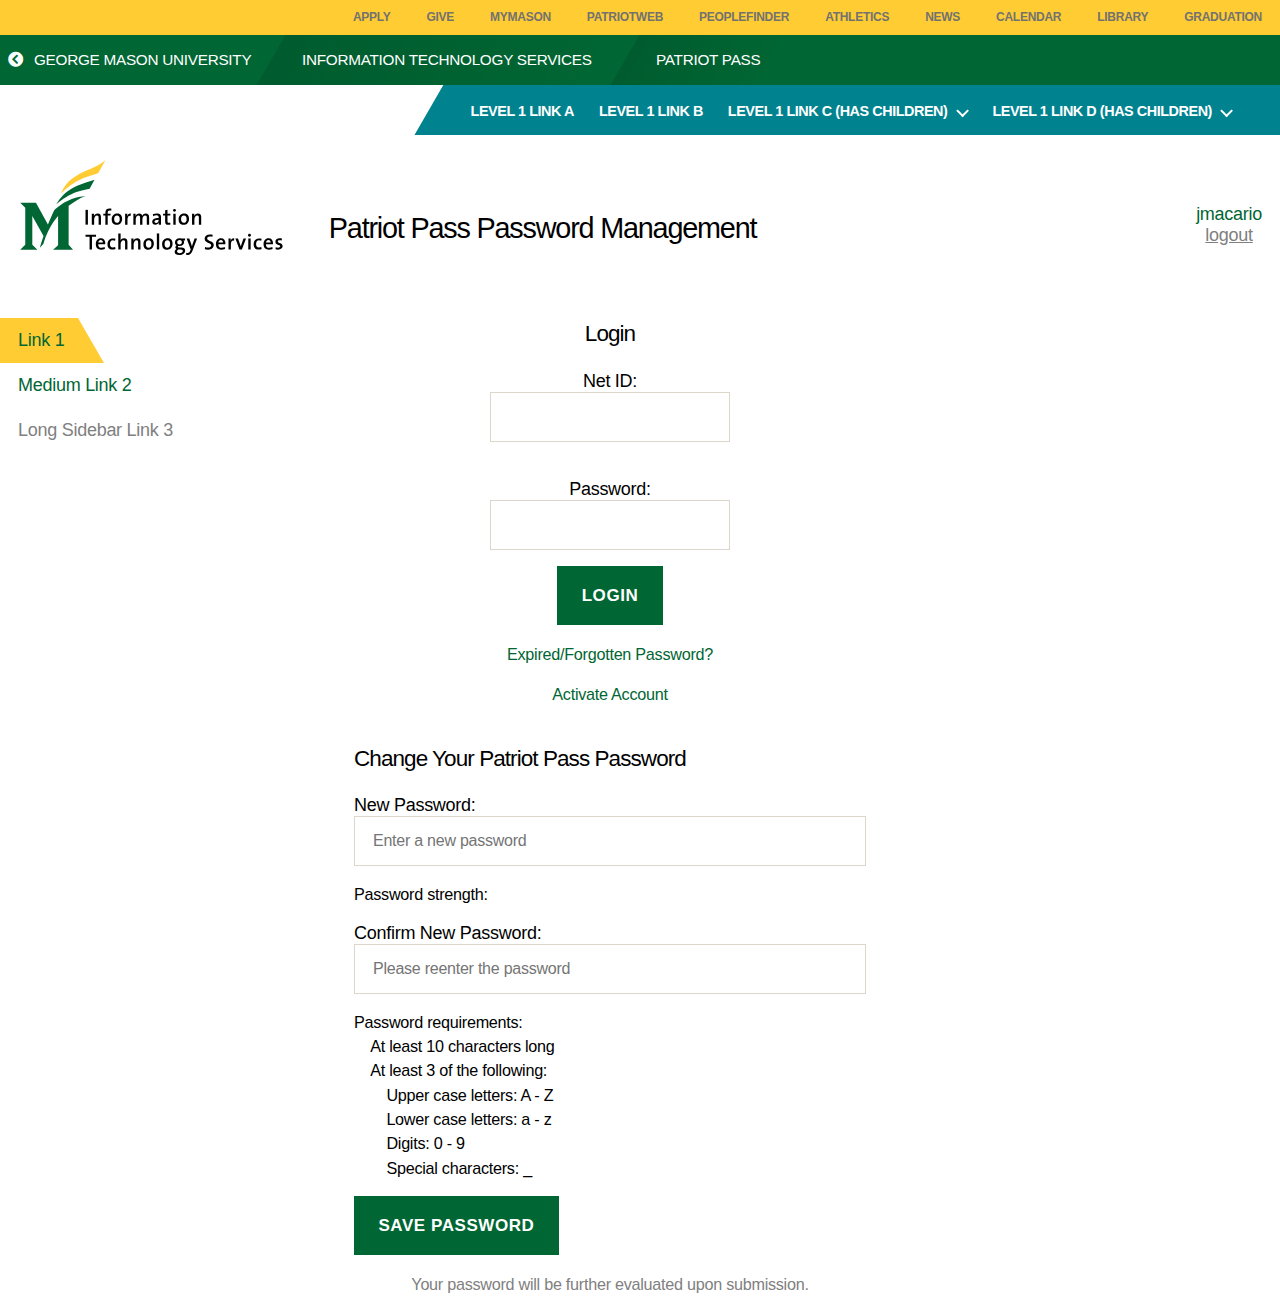
==== commit 40df3604: "Modifies sidebar active item highlighting so that the highlight is not fixed width, but is proportio" ====
--- a/index.html
+++ b/index.html
@@ -201,16 +201,13 @@
 
 	</div>
 
-
-
 	<div id="sidebar">
 		<ul id="menu-sidebar">
-			<li class="active"><span><a href="#">Sidebar Menu Item 1</a></span></li>
-			<li><a href="#">Sidebar Menu Item 2</a></li>
-			<li class="disabled"><a>Disabled Menu Item 3</a></li>
+			<li class="active"><div class="label"><a href="#">Link 1</a></div></li>
+			<li><div class="label"><a href="#">Medium Link 2</a></div></li>
+			<li class="disabled"><div class="label"><a>Long Sidebar Link 3</a></div></li>
 		</ul>
 	</div>
-
 
 	<div id="main-content">
 
